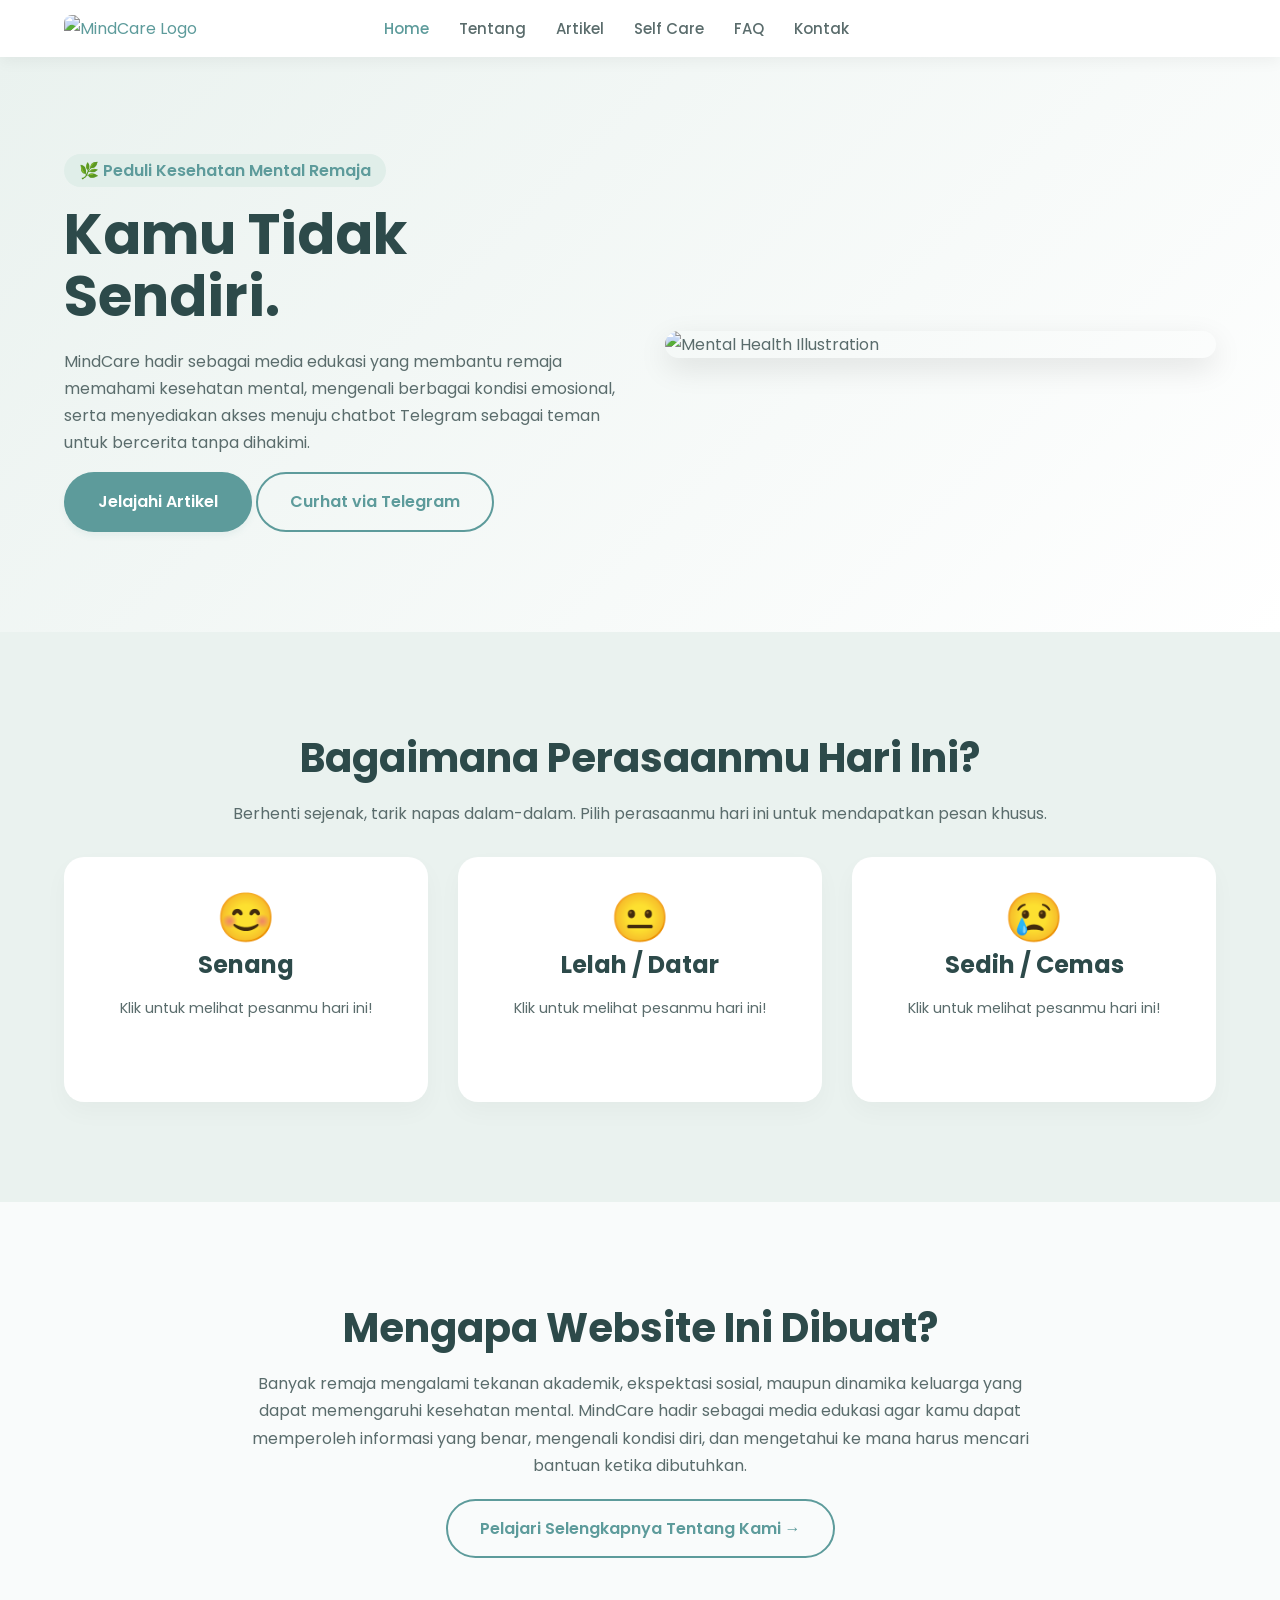
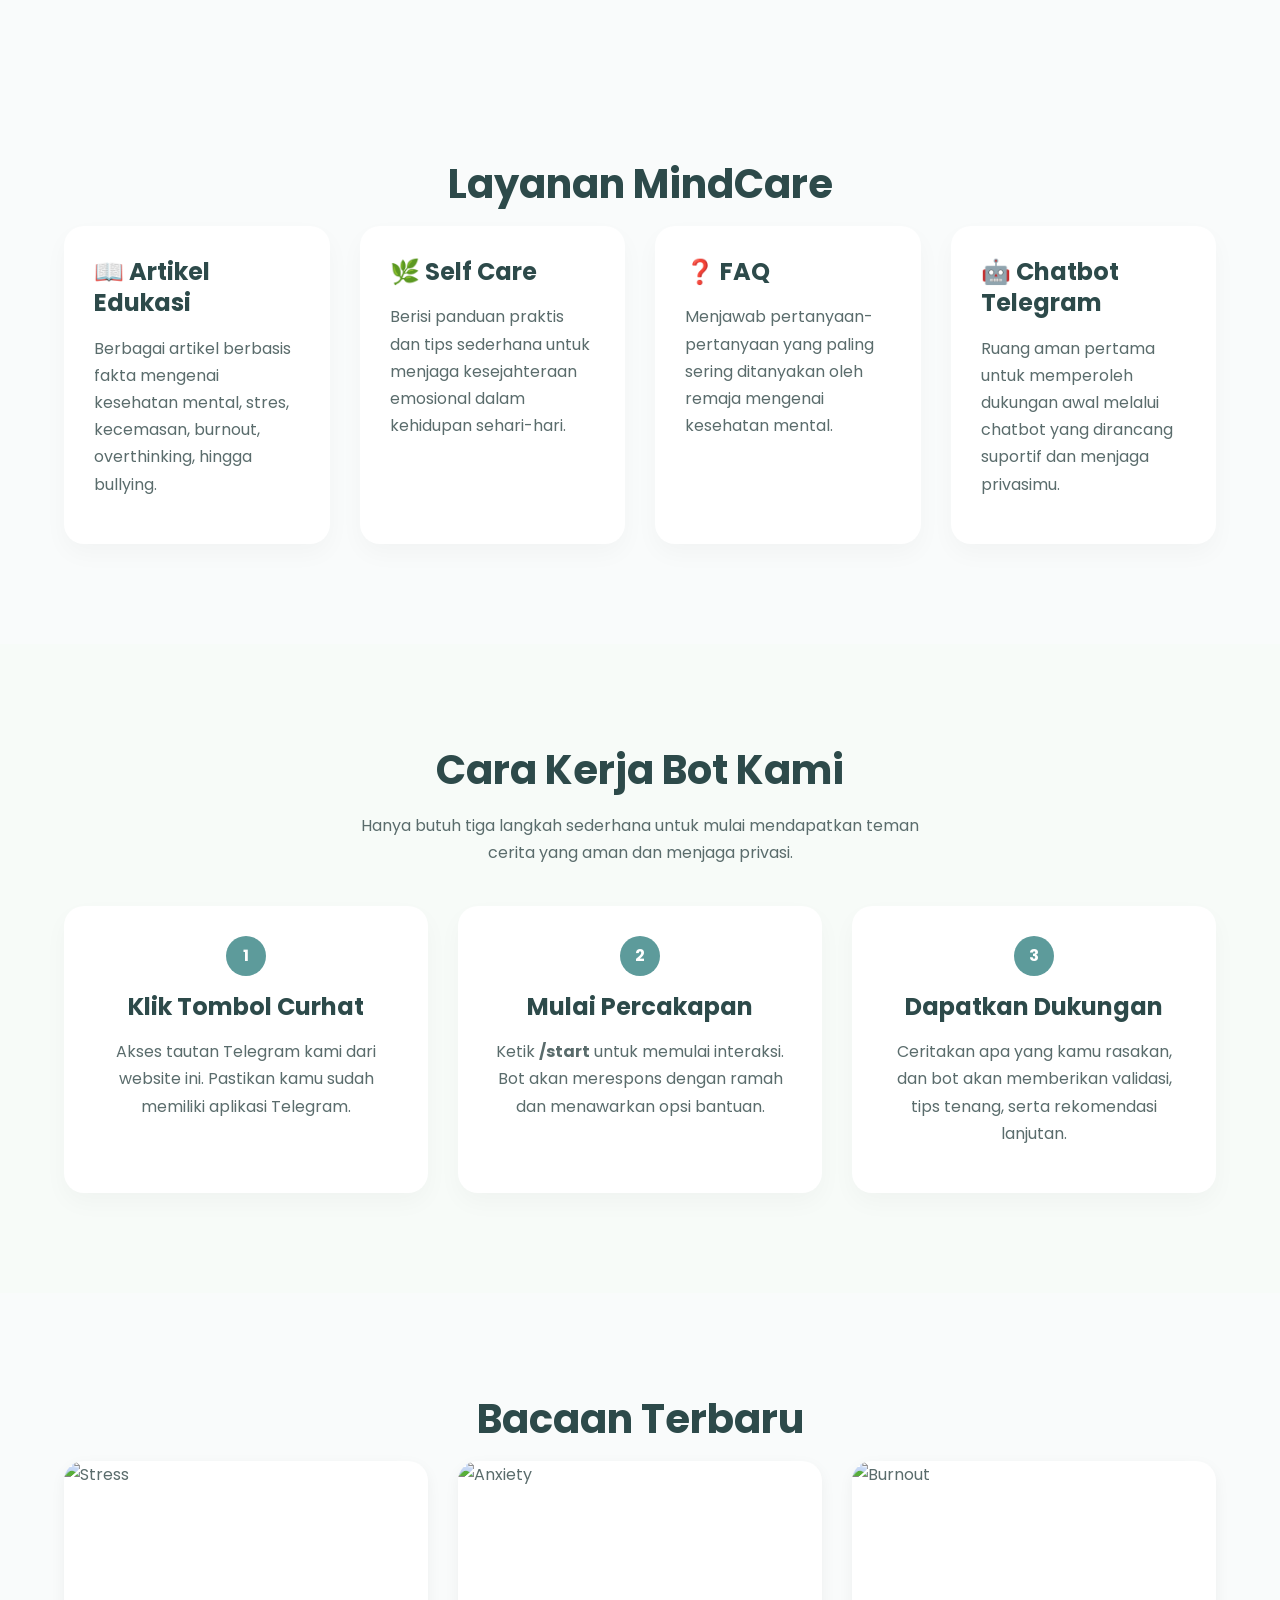
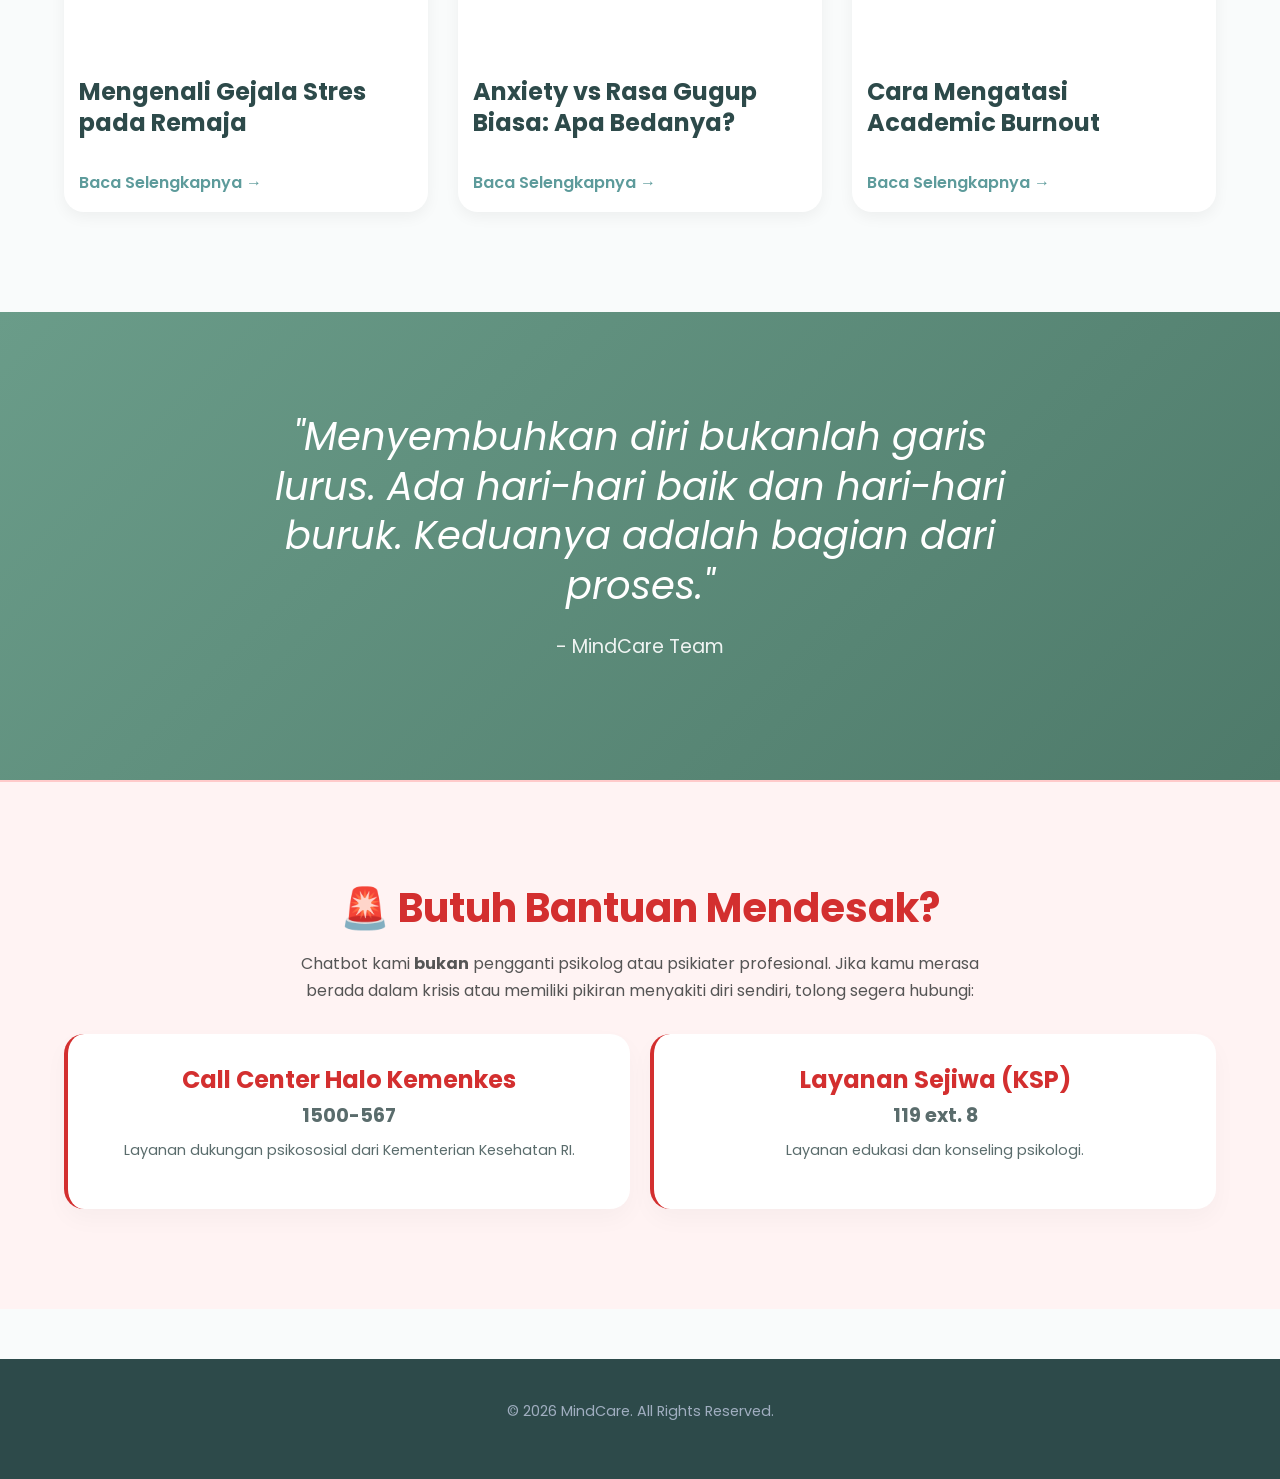
==== index.html @ 36b45f40 "Initial commit" ====
<!DOCTYPE html>
<html lang="id">

<head>
    <!-- ========================================= -->
    <!-- Basic Meta -->
    <!-- ========================================= -->
    <meta charset="UTF-8">
    <meta name="viewport" content="width=device-width, initial-scale=1.0">

    <title>MindCare | Peduli Kesehatan Mental Remaja</title>

    <meta name="description"
        content="MindCare merupakan website edukasi kesehatan mental remaja yang menyediakan artikel, tips self-care, dan akses menuju chatbot Telegram sebagai ruang bercerita.">

    <meta name="keywords"
        content="Kesehatan Mental, Mental Health, Remaja, Self Care, Anxiety, Stress, Burnout, Edukasi">

    <meta name="author" content="MindCare Team">

    <!-- ========================================= -->
    <!-- CSS -->
    <!-- ========================================= -->
    <link rel="stylesheet" href="css/style.css">
    <link rel="stylesheet" href="css/navbar.css">
    <link rel="stylesheet" href="css/footer.css">
    <link rel="stylesheet" href="css/home.css">

    <!-- ========================================= -->
    <!-- Google Fonts -->
    <!-- ========================================= -->
    <link rel="preconnect" href="https://fonts.googleapis.com">
    <link rel="preconnect" href="https://fonts.gstatic.com" crossorigin>
    <link href="https://fonts.googleapis.com/css2?family=Poppins:wght@300;400;500;600;700&display=swap"
        rel="stylesheet">
</head>

<body>

    <!-- ========================================= -->
    <!-- HEADER -->
    <!-- ========================================= -->
    <header>
        <div class="container">
            <div class="logo">
                <a href="index.html">
                    <img src="https://placehold.co/200x50/5d9b9b/white?text=MindCare&font=Montserrat" alt="MindCare Logo" style="border-radius: 8px;">
                </a>
            </div>
            <nav>
                <ul>
                    <li><a href="index.html" class="active">Home</a></li>
                    <li><a href="about.html">Tentang</a></li>
                    <li><a href="articles.html">Artikel</a></li>
                    <li><a href="selfcare.html">Self Care</a></li>
                    <li><a href="faq.html">FAQ</a></li>
                    <li><a href="contact.html">Kontak</a></li>
                </ul>
            </nav>
            <div class="telegram-button">
                <a href="https://t.me/NamaBotKamu" target="_blank">
                    Curhat Sekarang
                </a>
            </div>
        </div>
    </header>

    <!-- ========================================= -->
    <!-- HERO -->
    <!-- ========================================= -->
    <section class="hero">
        <div class="container hero-content">
            <div class="hero-text">
                <span class="badge">🌿 Peduli Kesehatan Mental Remaja</span>
                <h1>Kamu Tidak Sendiri.</h1>
                <p>
                    MindCare hadir sebagai media edukasi yang membantu remaja
                    memahami kesehatan mental, mengenali berbagai kondisi
                    emosional, serta menyediakan akses menuju chatbot Telegram
                    sebagai teman untuk bercerita tanpa dihakimi.
                </p>
                <div class="hero-button">
                    <a href="articles.html" class="btn-primary">Jelajahi Artikel</a>
                    <a href="https://t.me/NamaBotKamu" target="_blank" class="btn-secondary">Curhat via Telegram</a>
                </div>
            </div>
            <div class="hero-image">
                <img src="https://images.unsplash.com/photo-1526498460520-4c246339dccb?ixlib=rb-4.0.3&auto=format&fit=crop&w=800&q=80"
                    alt="Mental Health Illustration" style="border-radius: 20px; box-shadow: 0 10px 30px rgba(0,0,0,0.1);">
            </div>
        </div>
    </section>

    <!-- ========================================= -->
    <!-- DAILY CHECK-IN (INTERAKTIF) -->
    <!-- ========================================= -->
    <section class="daily-checkin" style="background-color: #eaf2ef; text-align: center;">
        <div class="container">
            <h2>Bagaimana Perasaanmu Hari Ini?</h2>
            <p>Berhenti sejenak, tarik napas dalam-dalam. Pilih perasaanmu hari ini untuk mendapatkan pesan khusus.</p>
            
            <div class="mood-cards feature-grid" style="margin-top: 30px;">
                <!-- Kartu Senang -->
                <div class="card" onclick="showQuote('happy', this)" style="text-align: center; cursor: pointer; transition: transform 0.3s; user-select: none;">
                    <h1 style="font-size: 3rem; margin: 0;">😊</h1>
                    <h3>Senang</h3>
                    <p class="quote-text" style="font-size: 0.9rem; transition: opacity 0.3s ease; min-height: 60px;">Klik untuk melihat pesanmu hari ini!</p>
                </div>
                
                <!-- Kartu Lelah/Datar -->
                <div class="card" onclick="showQuote('neutral', this)" style="text-align: center; cursor: pointer; transition: transform 0.3s; user-select: none;">
                    <h1 style="font-size: 3rem; margin: 0;">😐</h1>
                    <h3>Lelah / Datar</h3>
                    <p class="quote-text" style="font-size: 0.9rem; transition: opacity 0.3s ease; min-height: 60px;">Klik untuk melihat pesanmu hari ini!</p>
                </div>
                
                <!-- Kartu Sedih/Cemas -->
                <div class="card" onclick="showQuote('sad', this)" style="text-align: center; cursor: pointer; transition: transform 0.3s; user-select: none;">
                    <h1 style="font-size: 3rem; margin: 0;">😢</h1>
                    <h3>Sedih / Cemas</h3>
                    <p class="quote-text" style="font-size: 0.9rem; transition: opacity 0.3s ease; min-height: 60px;">Klik untuk melihat pesanmu hari ini!</p>
                </div>
            </div>
        </div>
    </section>

    <!-- ========================================= -->
    <!-- ABOUT PREVIEW -->
    <!-- ========================================= -->
    <section class="about-preview">
        <div class="container" style="text-align: center;">
            <h2>Mengapa Website Ini Dibuat?</h2>
            <p style="max-width: 800px; margin: 0 auto 20px;">
                Banyak remaja mengalami tekanan akademik, ekspektasi sosial,
                maupun dinamika keluarga yang dapat memengaruhi kesehatan mental.
                MindCare hadir sebagai media edukasi agar kamu dapat
                memperoleh informasi yang benar, mengenali kondisi diri,
                dan mengetahui ke mana harus mencari bantuan ketika dibutuhkan.
            </p>
            <a href="about.html" class="btn-secondary">
                Pelajari Selengkapnya Tentang Kami →
            </a>
        </div>
    </section>

    <!-- ========================================= -->
    <!-- FEATURE -->
    <!-- ========================================= -->
    <section class="features">
        <div class="container">
            <h2 style="text-align: center;">Layanan MindCare</h2>
            <div class="feature-grid">
                <div class="card">
                    <h3>📖 Artikel Edukasi</h3>
                    <p>Berbagai artikel berbasis fakta mengenai kesehatan mental, stres, kecemasan, burnout, overthinking, hingga bullying.</p>
                </div>
                <div class="card">
                    <h3>🌿 Self Care</h3>
                    <p>Berisi panduan praktis dan tips sederhana untuk menjaga kesejahteraan emosional dalam kehidupan sehari-hari.</p>
                </div>
                <div class="card">
                    <h3>❓ FAQ</h3>
                    <p>Menjawab pertanyaan-pertanyaan yang paling sering ditanyakan oleh remaja mengenai kesehatan mental.</p>
                </div>
                <div class="card">
                    <h3>🤖 Chatbot Telegram</h3>
                    <p>Ruang aman pertama untuk memperoleh dukungan awal melalui chatbot yang dirancang suportif dan menjaga privasimu.</p>
                </div>
            </div>
        </div>
    </section>

    <!-- ========================================= -->
    <!-- HOW IT WORKS -->
    <!-- ========================================= -->
    <section class="how-it-works" style="background-color: #f7fbf8;">
        <div class="container">
            <h2 style="text-align: center;">Cara Kerja Bot Kami</h2>
            <p style="text-align: center; max-width: 600px; margin: 0 auto 40px;">Hanya butuh tiga langkah sederhana untuk mulai mendapatkan teman cerita yang aman dan menjaga privasi.</p>
            
            <div class="feature-grid">
                <div class="card" style="text-align: center;">
                    <div style="background: var(--primary); color: white; width: 40px; height: 40px; line-height: 40px; border-radius: 50%; margin: 0 auto 15px; font-weight: bold;">1</div>
                    <h3>Klik Tombol Curhat</h3>
                    <p>Akses tautan Telegram kami dari website ini. Pastikan kamu sudah memiliki aplikasi Telegram.</p>
                </div>
                <div class="card" style="text-align: center;">
                    <div style="background: var(--primary); color: white; width: 40px; height: 40px; line-height: 40px; border-radius: 50%; margin: 0 auto 15px; font-weight: bold;">2</div>
                    <h3>Mulai Percakapan</h3>
                    <p>Ketik <b>/start</b> untuk memulai interaksi. Bot akan merespons dengan ramah dan menawarkan opsi bantuan.</p>
                </div>
                <div class="card" style="text-align: center;">
                    <div style="background: var(--primary); color: white; width: 40px; height: 40px; line-height: 40px; border-radius: 50%; margin: 0 auto 15px; font-weight: bold;">3</div>
                    <h3>Dapatkan Dukungan</h3>
                    <p>Ceritakan apa yang kamu rasakan, dan bot akan memberikan validasi, tips tenang, serta rekomendasi lanjutan.</p>
                </div>
            </div>
        </div>
    </section>

    <!-- ========================================= -->
    <!-- LATEST ARTICLES -->
    <!-- ========================================= -->
    <section class="latest-article">
        <div class="container">
            <h2 style="text-align: center;">Bacaan Terbaru</h2>
            <div class="article-grid">
                <article>
                    <img src="https://images.unsplash.com/photo-1552695568-1c4b79b90c10?ixlib=rb-4.0.3&auto=format&fit=crop&w=600&q=80" alt="Stress">
                    <h3>Mengenali Gejala Stres pada Remaja</h3>
                    <a href="article/stress.html">Baca Selengkapnya →</a>
                </article>
                <article>
                    <img src="https://images.unsplash.com/photo-1543807535-eceef0bc6599?ixlib=rb-4.0.3&auto=format&fit=crop&w=600&q=80" alt="Anxiety">
                    <h3>Anxiety vs Rasa Gugup Biasa: Apa Bedanya?</h3>
                    <a href="article/anxiety.html">Baca Selengkapnya →</a>
                </article>
                <article>
                    <img src="https://images.unsplash.com/photo-1498843053639-170ff2122f35?ixlib=rb-4.0.3&auto=format&fit=crop&w=600&q=80" alt="Burnout">
                    <h3>Cara Mengatasi Academic Burnout</h3>
                    <a href="article/burnout.html">Baca Selengkapnya →</a>
                </article>
            </div>
        </div>
    </section>

    <!-- ========================================= -->
    <!-- INSPIRATIONAL QUOTE -->
    <!-- ========================================= -->
    <section class="quote-section" style="background: linear-gradient(135deg, #6a9c89, #4e7a6a); color: white; text-align: center;">
        <div class="container">
            <h2 style="color: white; font-size: clamp(1.8rem, 3vw, 2.5rem); font-weight: 400; font-style: italic; max-width: 800px; margin: 0 auto;">
                "Menyembuhkan diri bukanlah garis lurus. Ada hari-hari baik dan hari-hari buruk. Keduanya adalah bagian dari proses."
            </h2>
            <p style="margin-top: 20px; font-size: 1.2rem; opacity: 0.9;">- MindCare Team</p>
        </div>
    </section>

    <!-- ========================================= -->
    <!-- EMERGENCY CONTACTS -->
    <!-- ========================================= -->
    <section class="emergency" style="background-color: #fff3f3; border-top: 2px solid #ffcaca;">
        <div class="container" style="text-align: center;">
            <h2 style="color: #d32f2f;">🚨 Butuh Bantuan Mendesak?</h2>
            <p style="max-width: 700px; margin: 0 auto 30px; color: #555;">
                Chatbot kami <b>bukan</b> pengganti psikolog atau psikiater profesional. Jika kamu merasa berada dalam krisis atau memiliki pikiran menyakiti diri sendiri, tolong segera hubungi:
            </p>
            
            <div class="feature-grid" style="gap: 20px;">
                <div class="card" style="border-left: 4px solid #d32f2f;">
                    <h3 style="color: #d32f2f; margin-bottom: 5px;">Call Center Halo Kemenkes</h3>
                    <p style="font-size: 1.2rem; font-weight: bold; margin-bottom: 5px;">1500-567</p>
                    <p style="font-size: 0.9rem;">Layanan dukungan psikososial dari Kementerian Kesehatan RI.</p>
                </div>
                <div class="card" style="border-left: 4px solid #d32f2f;">
                    <h3 style="color: #d32f2f; margin-bottom: 5px;">Layanan Sejiwa (KSP)</h3>
                    <p style="font-size: 1.2rem; font-weight: bold; margin-bottom: 5px;">119 ext. 8</p>
                    <p style="font-size: 0.9rem;">Layanan edukasi dan konseling psikologi.</p>
                </div>
            </div>
        </div>
    </section>

    <!-- ========================================= -->
    <!-- FOOTER -->
    <!-- ========================================= -->
    <footer>
        <div class="container">
            <p>© 2026 MindCare. All Rights Reserved.</p>
        </div>
    </footer>

    <!-- ========================================= -->
    <!-- JAVASCRIPT UNTUK MOOD CARDS -->
    <!-- ========================================= -->
    <script>
        // Kumpulan Quotes / Pesan Berdasarkan Mood
        const quotes = {
            happy: [
                "Bagus sekali! Bagikan energi positifmu ke orang sekitarmu hari ini. ✨",
                "Yay! Jangan lupa bersyukur untuk hal-hal kecil hari ini. 🌟",
                "Senang mendengarnya! Teruslah bersinar! ☀️",
                "Pertahankan senyummu, dunia butuh energi positifmu hari ini! 🌻",
                "Hari yang indah! Jadikan momen ini sebagai penyemangatmu ke depan. 🚀"
            ],
            neutral: [
                "Tidak apa-apa merasa biasa saja. Berikan dirimu waktu untuk istirahat. 🍃",
                "Ambil napas dalam-dalam. Kamu sudah melakukan yang terbaik sejauh ini. ☁️",
                "Hari yang tenang adalah berkah. Nikmati jeda sejenak. ☕",
                "Jangan paksakan dirimu. Tidak apa-apa untuk sekadar mengalir hari ini. 🌊",
                "Fokus pada masa sekarang. Sesekali hidup tanpa ekspektasi tinggi itu menenangkan. 🌱"
            ],
            sad: [
                "Perasaanmu valid. Menangislah jika itu membuatmu lebih lega. 🫂",
                "Kamu tidak sendirian. Badai pasti berlalu, pelan-pelan saja. 🌧️",
                "Terima kasih sudah bertahan sejauh ini. Kamu jauh lebih kuat dari yang kamu kira. ❤️",
                "Hari yang berat bukan berarti kehidupan yang buruk. Peluk hangat untukmu. 🩹",
                "Jangan terlalu keras pada dirimu sendiri. Istirahatlah, besok kita coba lagi ya. 🌙"
            ]
        };

        // Fungsi yang dipanggil saat kartu diklik
        function showQuote(mood, element) {
            // Ambil array pesan sesuai mood
            const moodQuotes = quotes[mood];
            
            // Pilih pesan acak dari array tersebut
            const randomIndex = Math.floor(Math.random() * moodQuotes.length);
            const randomQuote = moodQuotes[randomIndex];

            // Cari elemen <p> dengan class 'quote-text' di dalam kartu yang diklik
            const pElement = element.querySelector('.quote-text');
            
            // Efek transisi halus (hilang sebentar, lalu muncul teks baru)
            pElement.style.opacity = 0;
            
            setTimeout(() => {
                pElement.innerText = randomQuote;
                pElement.style.opacity = 1;
                pElement.style.color = "var(--primary)"; // Mengubah warna teks agar lebih menonjol
                pElement.style.fontWeight = "600";
            }, 300); // 300ms sesuai dengan waktu transisi CSS
        }
    </script>

    <!-- Skrip Tambahan -->
    <script src="js/main.js"></script>
    <script src="js/navbar.js"></script>
    <script src="js/telegram.js"></script>

</body>

</html>
---- css/style.css ----
/* ========================================= */
/* 1. VARIABLES & THEME (Palet Warna Keren)  */
/* ========================================= */
:root {
    --primary: #5d9b9b;           /* Teal Lembut (Warna Utama) */
    --primary-hover: #4a7d7d;     /* Teal Gelap (Untuk Hover) */
    --secondary: #eef5f5;         /* Latar belakang aksen */
    --text-dark: #2d4a4a;         /* Hijau Hutan Gelap (Untuk Heading) */
    --text-light: #5a6c6c;        /* Abu-abu Kehijauan (Untuk Paragraf) */
    --bg-main: #f9fbfb;           /* Warna Latar Sangat Lembut */
    --white: #ffffff;
    
    --shadow-sm: 0 4px 6px rgba(93, 155, 155, 0.08);
    --shadow-md: 0 10px 20px rgba(93, 155, 155, 0.15);
    --transition: all 0.3s cubic-bezier(0.25, 0.8, 0.25, 1);
}

/* ========================================= */
/* 2. BASE STYLES & RESET                    */
/* ========================================= */
html {
    scroll-behavior: smooth; /* Bikin scroll antar section jadi mulus */
}

* {
    margin: 0;
    padding: 0;
    box-sizing: border-box;
}

body {
    font-family: 'Poppins', sans-serif;
    line-height: 1.7;
    color: var(--text-light);
    background-color: var(--bg-main);
    overflow-x: hidden; /* Mencegah horizontal scroll yang bocor */
}

a {
    text-decoration: none;
    color: var(--primary);
    transition: var(--transition);
}

ul {
    list-style: none;
}

.container {
    width: 100%;
    max-width: 1200px;
    margin: 0 auto;
    padding: 0 24px;
}

/* ========================================= */
/* 3. TYPOGRAPHY (Fluid & Terbaca)           */
/* ========================================= */
h1, h2, h3, h4, h5, h6 {
    color: var(--text-dark);
    font-weight: 700;
    margin-bottom: 1rem;
    line-height: 1.3;
}

/* Menggunakan 'clamp' agar ukuran font responsif otomatis dari HP ke Desktop */
h1 { font-size: clamp(2.5rem, 5vw, 4rem); }
h2 { font-size: clamp(2rem, 4vw, 2.5rem); text-align: center; }
h3 { font-size: clamp(1.25rem, 2.5vw, 1.5rem); }

p {
    margin-bottom: 1rem;
    font-size: 1rem;
}

/* ========================================= */
/* 4. BUTTONS (Modern Pill-Shape)            */
/* ========================================= */
.btn-primary, .btn-secondary {
    display: inline-flex;
    align-items: center;
    justify-content: center;
    padding: 14px 32px;
    border-radius: 50px; /* Bentuk oval/pill lebih modern dari kotak */
    font-weight: 600;
    font-size: 1rem;
    cursor: pointer;
    transition: var(--transition);
    text-align: center;
    border: 2px solid transparent;
}

.btn-primary {
    background-color: var(--primary);
    color: var(--white);
    box-shadow: var(--shadow-sm);
}

.btn-primary:hover {
    background-color: var(--primary-hover);
    box-shadow: var(--shadow-md);
    transform: translateY(-3px); /* Efek tombol melayang saat di-hover */
}

.btn-secondary {
    background-color: transparent;
    border-color: var(--primary);
    color: var(--primary);
}

.btn-secondary:hover {
    background-color: var(--primary);
    color: var(--white);
    box-shadow: var(--shadow-md);
    transform: translateY(-3px);
}

/* ========================================= */
/* 5. SECTIONS & MEDIA                       */
/* ========================================= */
section {
    padding: 100px 0; /* Padding lebih besar agar desain bisa 'bernapas' */
}

img {
    max-width: 100%;
    height: auto;
    display: block; /* Menghilangkan gap di bawah gambar */
    border-radius: 12px; /* Membuat sudut gambar sedikit melengkung */
}

/* ========================================= */
/* 6. UTILITIES (Animasi Tambahan)           */
/* ========================================= */
.fade-in {
    animation: fadeIn 0.8s cubic-bezier(0.25, 0.8, 0.25, 1) forwards;
}

@keyframes fadeIn {
    from {
        opacity: 0;
        transform: translateY(30px);
    }
    to {
        opacity: 1;
        transform: translateY(0);
    }
}
---- css/navbar.css ----
header {
    background: var(--white);
    padding: 15px 0;
    position: sticky;
    top: 0;
    z-index: 1000;
    box-shadow: 0 4px 15px rgba(0,0,0,0.05);
}

header .container { 
    display: flex; 
    justify-content: space-between; 
    align-items: center; 
}

header nav ul { 
    display: flex; 
    gap: 30px; 
}

header nav ul li a { 
    color: var(--text-main); 
    font-weight: 500; 
    font-size: 15px; 
}

header nav ul li a.active, 
header nav ul li a:hover { 
    color: var(--primary); 
}

.telegram-button a {
    background-color: var(--text-main);
    color: var(--white);
    padding: 10px 20px;
    border-radius: 50px;
    font-weight: 600;
    transition: 0.3s;
}

.telegram-button a:hover { 
    background-color: var(--primary); 
}
---- css/footer.css ----
footer {
    background: #2d4a4a;
    color: #a0aec0;
    text-align: center;
    padding: 40px 0;
    margin-top: 50px;
}

footer p { font-size: 0.9rem; }
---- css/home.css ----
.hero { 
    background: linear-gradient(135deg, #eaf2ef, #ffffff); 
    padding: 100px 0; 
}

.hero-content { 
    display: flex; 
    align-items: center; 
    gap: 50px; 
}

.hero-text { flex: 1; }
.hero-image { flex: 1; }

.badge { 
    color: var(--primary); 
    font-weight: 600; 
    background: #e0eee9; 
    padding: 5px 15px; 
    border-radius: 20px; 
}

.hero h1 { 
    font-size: 3.5rem; 
    line-height: 1.1; 
    margin: 20px 0; 
}

/* Mengatur kotak Fitur agar menyamping */
.feature-grid { 
    display: grid; 
    grid-template-columns: repeat(auto-fit, minmax(250px, 1fr)); 
    gap: 30px; 
}

.card { 
    background: var(--white); 
    padding: 30px; 
    border-radius: 20px; 
    box-shadow: 0 10px 25px rgba(0,0,0,0.03); 
    transition: 0.3s; 
}

.card:hover { transform: translateY(-10px); }

/* Mengatur kotak Artikel agar menyamping */
.article-grid { 
    display: grid; 
    grid-template-columns: repeat(auto-fit, minmax(300px, 1fr)); 
    gap: 30px; 
}

.article-grid article { 
    background: white; 
    border-radius: 20px; 
    overflow: hidden; 
    box-shadow: 0 5px 15px rgba(0,0,0,0.05); 
}

.article-grid img { 
    width: 100%; 
    height: 200px; 
    object-fit: cover; 
}

.article-grid h3 { padding: 15px 15px 0; }

.article-grid a { 
    padding: 15px; 
    display: block; 
    color: var(--primary); 
    font-weight: 600; 
}
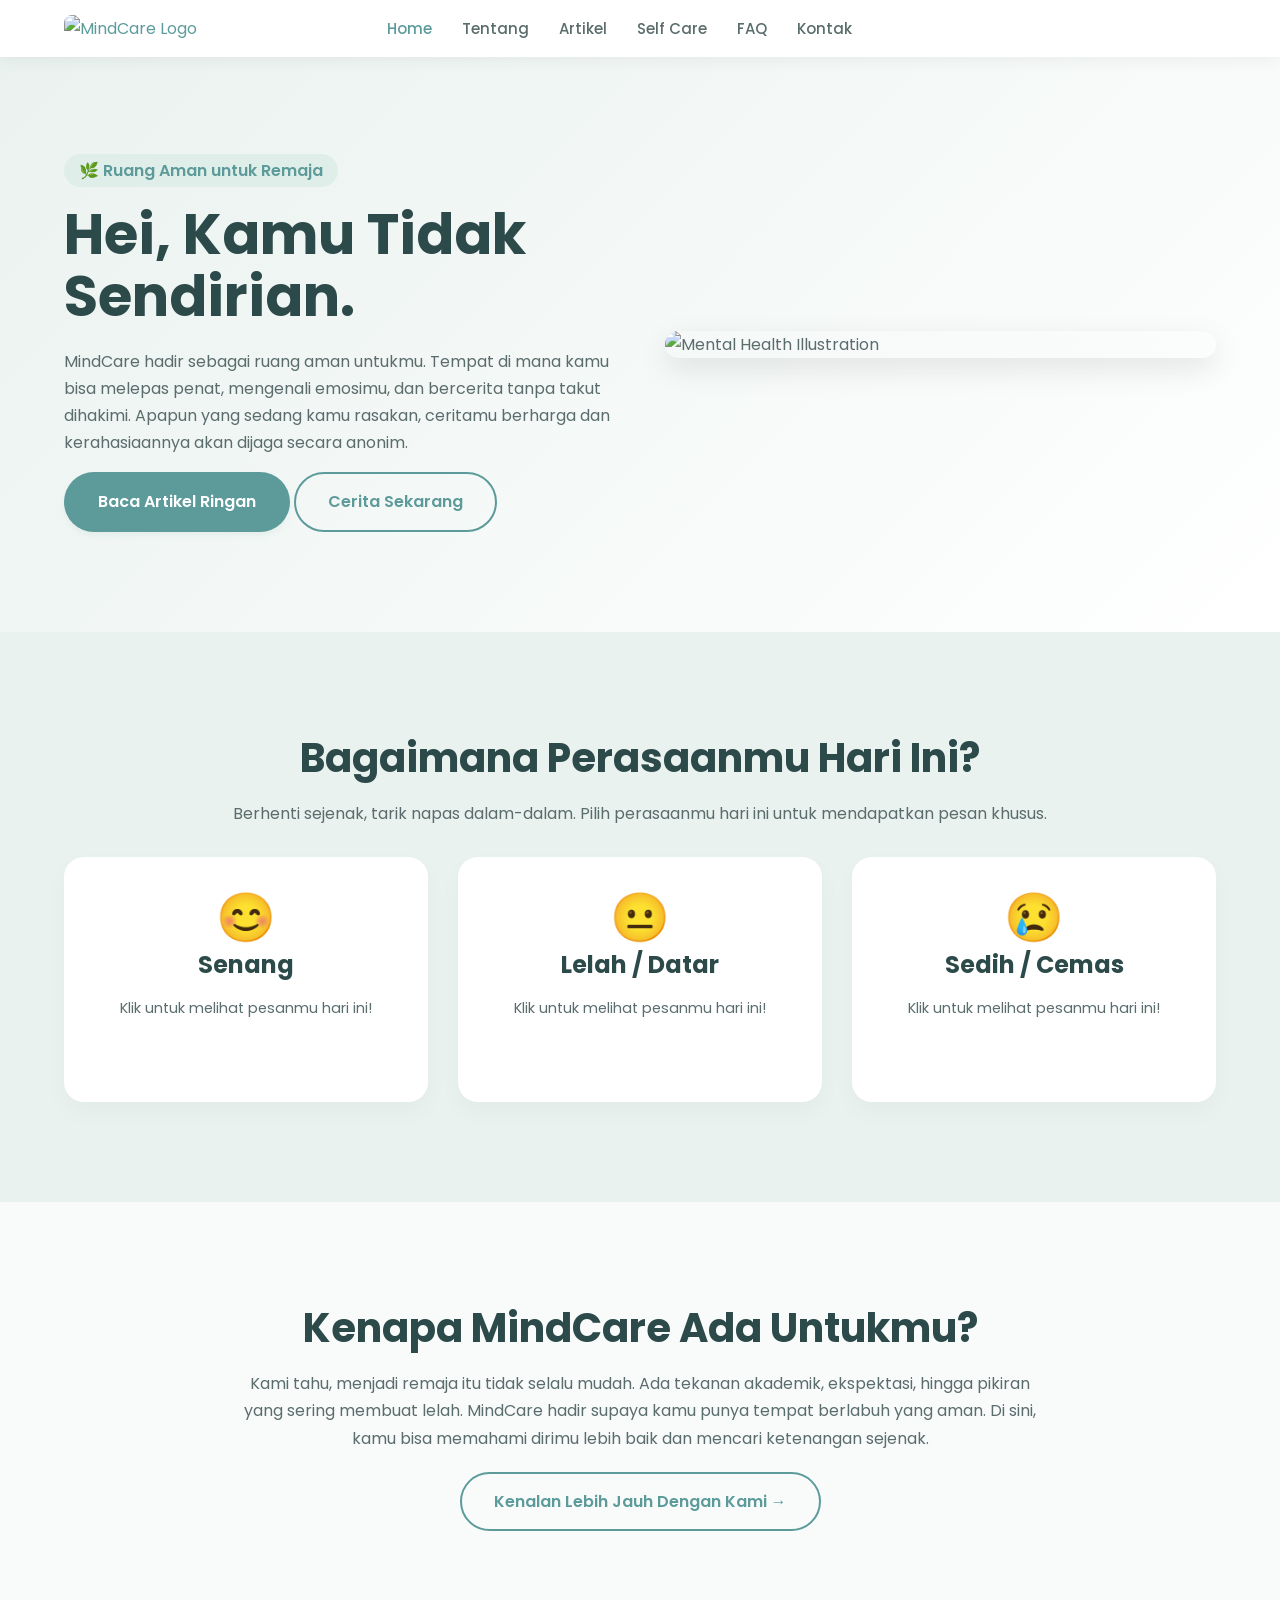
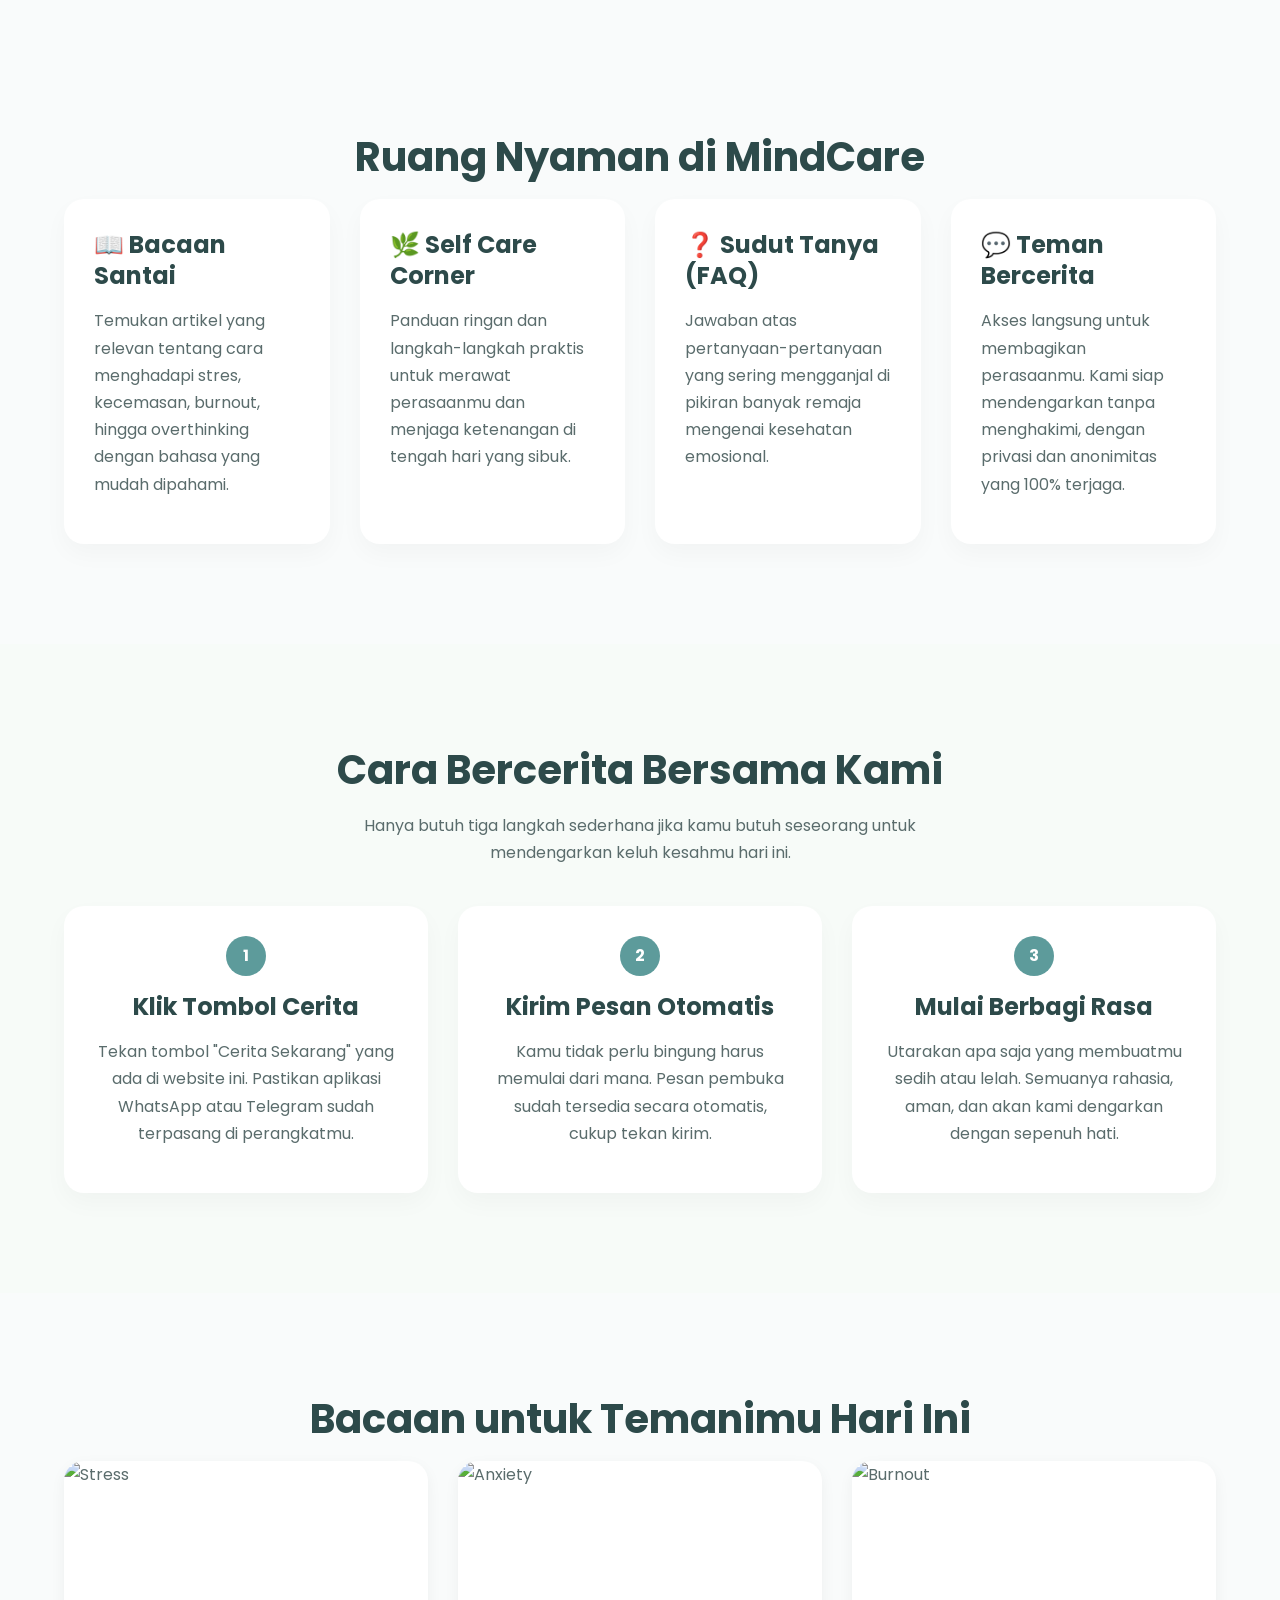
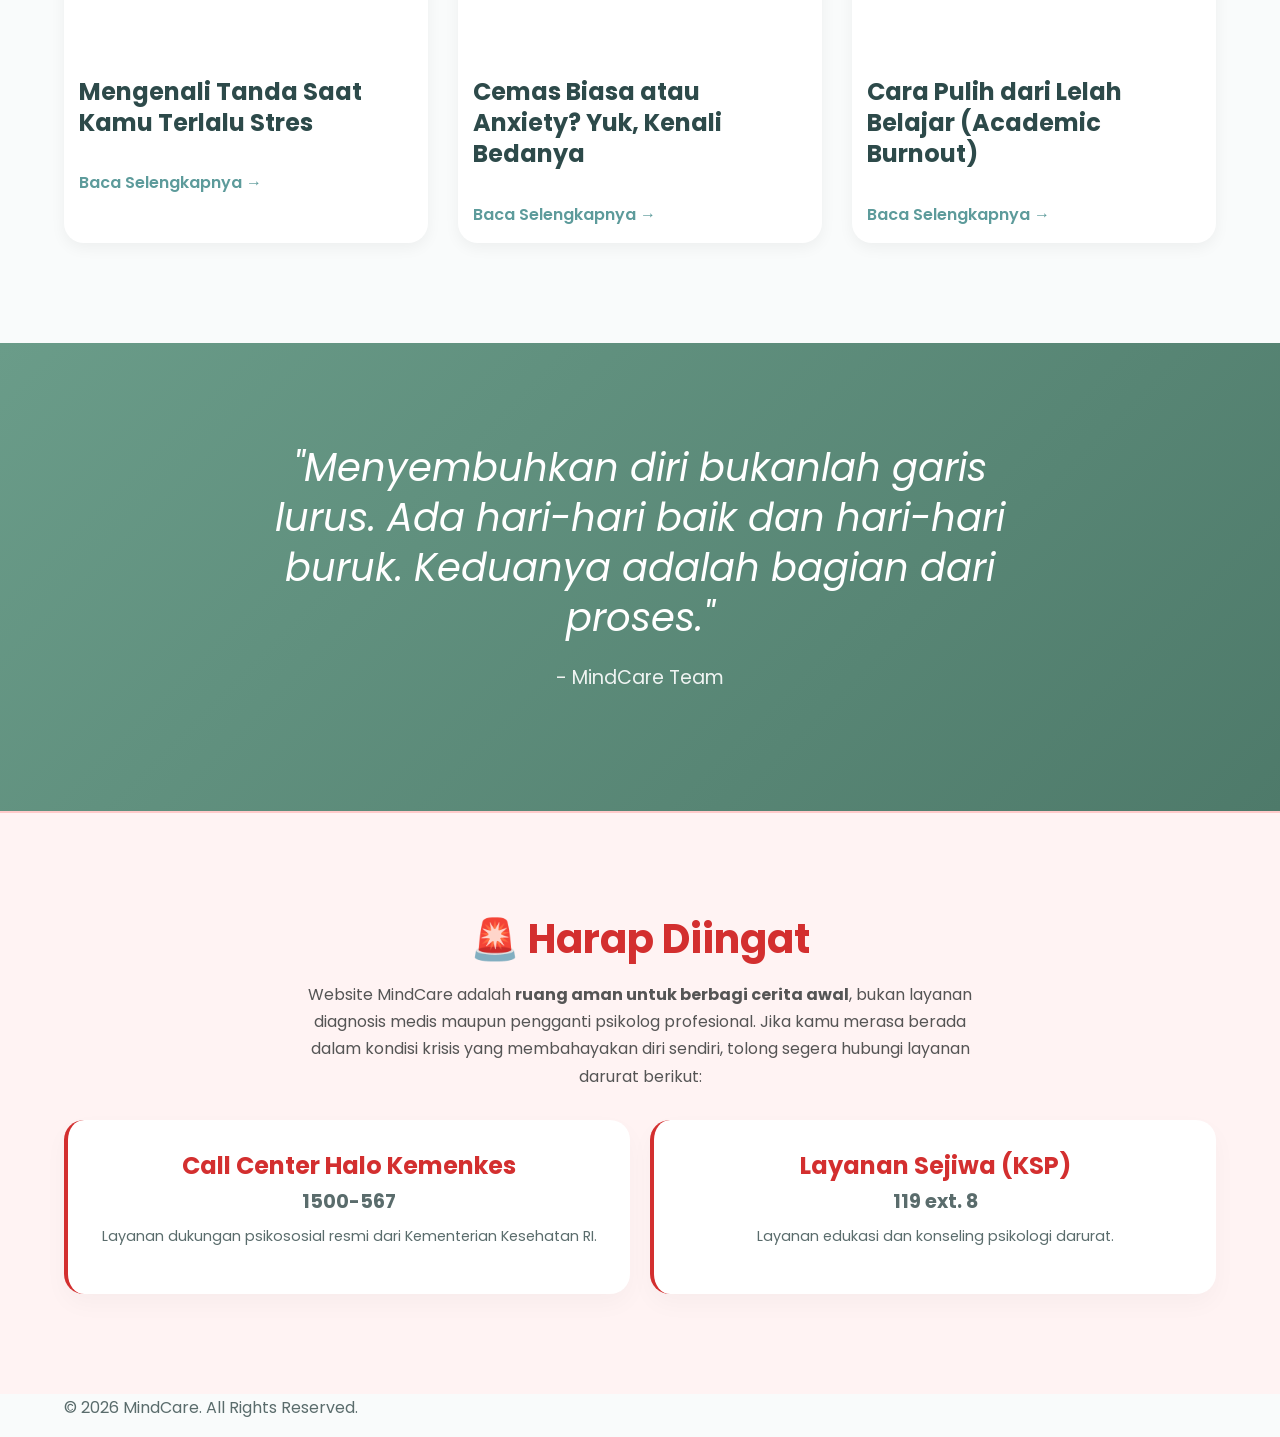
==== commit e0b30917: "Update website mental health" ====
--- a/index.html
+++ b/index.html
@@ -8,13 +8,13 @@
     <meta charset="UTF-8">
     <meta name="viewport" content="width=device-width, initial-scale=1.0">
 
-    <title>MindCare | Peduli Kesehatan Mental Remaja</title>
+    <title>MindCare | Ruang Aman Kesehatan Mental Remaja</title>
 
     <meta name="description"
-        content="MindCare merupakan website edukasi kesehatan mental remaja yang menyediakan artikel, tips self-care, dan akses menuju chatbot Telegram sebagai ruang bercerita.">
+        content="MindCare merupakan ruang aman bagi remaja untuk memahami kesehatan mental, mencari tips self-care, dan bercerita secara anonim.">
 
     <meta name="keywords"
-        content="Kesehatan Mental, Mental Health, Remaja, Self Care, Anxiety, Stress, Burnout, Edukasi">
+        content="Kesehatan Mental, Mental Health, Remaja, Self Care, Anxiety, Stress, Burnout, Edukasi, Ruang Aman">
 
     <meta name="author" content="MindCare Team">
 
@@ -58,8 +58,9 @@
                 </ul>
             </nav>
             <div class="telegram-button">
-                <a href="https://t.me/NamaBotKamu" target="_blank">
-                    Curhat Sekarang
+                <!-- Ganti 628XXXXXXXXXX dengan nomor WhatsApp tujuan -->
+                <a href="https://wa.me/628XXXXXXXXXX?text=Halo,%20saya%20ingin%20bercerita%20mengenai%20apa%20yang%20sedang%20saya%20rasakan." target="_blank">
+                    Cerita Sekarang
                 </a>
             </div>
         </div>
@@ -71,17 +72,15 @@
     <section class="hero">
         <div class="container hero-content">
             <div class="hero-text">
-                <span class="badge">🌿 Peduli Kesehatan Mental Remaja</span>
-                <h1>Kamu Tidak Sendiri.</h1>
+                <span class="badge">🌿 Ruang Aman untuk Remaja</span>
+                <h1>Hei, Kamu Tidak Sendirian.</h1>
                 <p>
-                    MindCare hadir sebagai media edukasi yang membantu remaja
-                    memahami kesehatan mental, mengenali berbagai kondisi
-                    emosional, serta menyediakan akses menuju chatbot Telegram
-                    sebagai teman untuk bercerita tanpa dihakimi.
+                    MindCare hadir sebagai ruang aman untukmu. Tempat di mana kamu bisa melepas penat, mengenali emosimu, dan bercerita tanpa takut dihakimi. Apapun yang sedang kamu rasakan, ceritamu berharga dan kerahasiaannya akan dijaga secara anonim.
                 </p>
                 <div class="hero-button">
-                    <a href="articles.html" class="btn-primary">Jelajahi Artikel</a>
-                    <a href="https://t.me/NamaBotKamu" target="_blank" class="btn-secondary">Curhat via Telegram</a>
+                    <a href="articles.html" class="btn-primary">Baca Artikel Ringan</a>
+                    <!-- Ganti 628XXXXXXXXXX dengan nomor WhatsApp tujuan -->
+                    <a href="https://wa.me/628XXXXXXXXXX?text=Halo,%20saya%20ingin%20bercerita%20mengenai%20apa%20yang%20sedang%20saya%20rasakan." target="_blank" class="btn-secondary">Cerita Sekarang</a>
                 </div>
             </div>
             <div class="hero-image">
@@ -129,16 +128,12 @@
     <!-- ========================================= -->
     <section class="about-preview">
         <div class="container" style="text-align: center;">
-            <h2>Mengapa Website Ini Dibuat?</h2>
+            <h2>Kenapa MindCare Ada Untukmu?</h2>
             <p style="max-width: 800px; margin: 0 auto 20px;">
-                Banyak remaja mengalami tekanan akademik, ekspektasi sosial,
-                maupun dinamika keluarga yang dapat memengaruhi kesehatan mental.
-                MindCare hadir sebagai media edukasi agar kamu dapat
-                memperoleh informasi yang benar, mengenali kondisi diri,
-                dan mengetahui ke mana harus mencari bantuan ketika dibutuhkan.
+                Kami tahu, menjadi remaja itu tidak selalu mudah. Ada tekanan akademik, ekspektasi, hingga pikiran yang sering membuat lelah. MindCare hadir supaya kamu punya tempat berlabuh yang aman. Di sini, kamu bisa memahami dirimu lebih baik dan mencari ketenangan sejenak.
             </p>
             <a href="about.html" class="btn-secondary">
-                Pelajari Selengkapnya Tentang Kami →
+                Kenalan Lebih Jauh Dengan Kami →
             </a>
         </div>
     </section>
@@ -148,23 +143,23 @@
     <!-- ========================================= -->
     <section class="features">
         <div class="container">
-            <h2 style="text-align: center;">Layanan MindCare</h2>
+            <h2 style="text-align: center;">Ruang Nyaman di MindCare</h2>
             <div class="feature-grid">
                 <div class="card">
-                    <h3>📖 Artikel Edukasi</h3>
-                    <p>Berbagai artikel berbasis fakta mengenai kesehatan mental, stres, kecemasan, burnout, overthinking, hingga bullying.</p>
+                    <h3>📖 Bacaan Santai</h3>
+                    <p>Temukan artikel yang relevan tentang cara menghadapi stres, kecemasan, burnout, hingga overthinking dengan bahasa yang mudah dipahami.</p>
                 </div>
                 <div class="card">
-                    <h3>🌿 Self Care</h3>
-                    <p>Berisi panduan praktis dan tips sederhana untuk menjaga kesejahteraan emosional dalam kehidupan sehari-hari.</p>
+                    <h3>🌿 Self Care Corner</h3>
+                    <p>Panduan ringan dan langkah-langkah praktis untuk merawat perasaanmu dan menjaga ketenangan di tengah hari yang sibuk.</p>
                 </div>
                 <div class="card">
-                    <h3>❓ FAQ</h3>
-                    <p>Menjawab pertanyaan-pertanyaan yang paling sering ditanyakan oleh remaja mengenai kesehatan mental.</p>
+                    <h3>❓ Sudut Tanya (FAQ)</h3>
+                    <p>Jawaban atas pertanyaan-pertanyaan yang sering mengganjal di pikiran banyak remaja mengenai kesehatan emosional.</p>
                 </div>
                 <div class="card">
-                    <h3>🤖 Chatbot Telegram</h3>
-                    <p>Ruang aman pertama untuk memperoleh dukungan awal melalui chatbot yang dirancang suportif dan menjaga privasimu.</p>
+                    <h3>💬 Teman Bercerita</h3>
+                    <p>Akses langsung untuk membagikan perasaanmu. Kami siap mendengarkan tanpa menghakimi, dengan privasi dan anonimitas yang 100% terjaga.</p>
                 </div>
             </div>
         </div>
@@ -175,24 +170,24 @@
     <!-- ========================================= -->
     <section class="how-it-works" style="background-color: #f7fbf8;">
         <div class="container">
-            <h2 style="text-align: center;">Cara Kerja Bot Kami</h2>
-            <p style="text-align: center; max-width: 600px; margin: 0 auto 40px;">Hanya butuh tiga langkah sederhana untuk mulai mendapatkan teman cerita yang aman dan menjaga privasi.</p>
+            <h2 style="text-align: center;">Cara Bercerita Bersama Kami</h2>
+            <p style="text-align: center; max-width: 600px; margin: 0 auto 40px;">Hanya butuh tiga langkah sederhana jika kamu butuh seseorang untuk mendengarkan keluh kesahmu hari ini.</p>
             
             <div class="feature-grid">
                 <div class="card" style="text-align: center;">
                     <div style="background: var(--primary); color: white; width: 40px; height: 40px; line-height: 40px; border-radius: 50%; margin: 0 auto 15px; font-weight: bold;">1</div>
-                    <h3>Klik Tombol Curhat</h3>
-                    <p>Akses tautan Telegram kami dari website ini. Pastikan kamu sudah memiliki aplikasi Telegram.</p>
+                    <h3>Klik Tombol Cerita</h3>
+                    <p>Tekan tombol "Cerita Sekarang" yang ada di website ini. Pastikan aplikasi WhatsApp atau Telegram sudah terpasang di perangkatmu.</p>
                 </div>
                 <div class="card" style="text-align: center;">
                     <div style="background: var(--primary); color: white; width: 40px; height: 40px; line-height: 40px; border-radius: 50%; margin: 0 auto 15px; font-weight: bold;">2</div>
-                    <h3>Mulai Percakapan</h3>
-                    <p>Ketik <b>/start</b> untuk memulai interaksi. Bot akan merespons dengan ramah dan menawarkan opsi bantuan.</p>
+                    <h3>Kirim Pesan Otomatis</h3>
+                    <p>Kamu tidak perlu bingung harus memulai dari mana. Pesan pembuka sudah tersedia secara otomatis, cukup tekan kirim.</p>
                 </div>
                 <div class="card" style="text-align: center;">
                     <div style="background: var(--primary); color: white; width: 40px; height: 40px; line-height: 40px; border-radius: 50%; margin: 0 auto 15px; font-weight: bold;">3</div>
-                    <h3>Dapatkan Dukungan</h3>
-                    <p>Ceritakan apa yang kamu rasakan, dan bot akan memberikan validasi, tips tenang, serta rekomendasi lanjutan.</p>
+                    <h3>Mulai Berbagi Rasa</h3>
+                    <p>Utarakan apa saja yang membuatmu sedih atau lelah. Semuanya rahasia, aman, dan akan kami dengarkan dengan sepenuh hati.</p>
                 </div>
             </div>
         </div>
@@ -203,21 +198,21 @@
     <!-- ========================================= -->
     <section class="latest-article">
         <div class="container">
-            <h2 style="text-align: center;">Bacaan Terbaru</h2>
+            <h2 style="text-align: center;">Bacaan untuk Temanimu Hari Ini</h2>
             <div class="article-grid">
                 <article>
                     <img src="https://images.unsplash.com/photo-1552695568-1c4b79b90c10?ixlib=rb-4.0.3&auto=format&fit=crop&w=600&q=80" alt="Stress">
-                    <h3>Mengenali Gejala Stres pada Remaja</h3>
+                    <h3>Mengenali Tanda Saat Kamu Terlalu Stres</h3>
                     <a href="article/stress.html">Baca Selengkapnya →</a>
                 </article>
                 <article>
                     <img src="https://images.unsplash.com/photo-1543807535-eceef0bc6599?ixlib=rb-4.0.3&auto=format&fit=crop&w=600&q=80" alt="Anxiety">
-                    <h3>Anxiety vs Rasa Gugup Biasa: Apa Bedanya?</h3>
+                    <h3>Cemas Biasa atau Anxiety? Yuk, Kenali Bedanya</h3>
                     <a href="article/anxiety.html">Baca Selengkapnya →</a>
                 </article>
                 <article>
                     <img src="https://images.unsplash.com/photo-1498843053639-170ff2122f35?ixlib=rb-4.0.3&auto=format&fit=crop&w=600&q=80" alt="Burnout">
-                    <h3>Cara Mengatasi Academic Burnout</h3>
+                    <h3>Cara Pulih dari Lelah Belajar (Academic Burnout)</h3>
                     <a href="article/burnout.html">Baca Selengkapnya →</a>
                 </article>
             </div>
@@ -241,21 +236,21 @@
     <!-- ========================================= -->
     <section class="emergency" style="background-color: #fff3f3; border-top: 2px solid #ffcaca;">
         <div class="container" style="text-align: center;">
-            <h2 style="color: #d32f2f;">🚨 Butuh Bantuan Mendesak?</h2>
+            <h2 style="color: #d32f2f;">🚨 Harap Diingat</h2>
             <p style="max-width: 700px; margin: 0 auto 30px; color: #555;">
-                Chatbot kami <b>bukan</b> pengganti psikolog atau psikiater profesional. Jika kamu merasa berada dalam krisis atau memiliki pikiran menyakiti diri sendiri, tolong segera hubungi:
+                Website MindCare adalah <b>ruang aman untuk berbagi cerita awal</b>, bukan layanan diagnosis medis maupun pengganti psikolog profesional. Jika kamu merasa berada dalam kondisi krisis yang membahayakan diri sendiri, tolong segera hubungi layanan darurat berikut:
             </p>
             
             <div class="feature-grid" style="gap: 20px;">
                 <div class="card" style="border-left: 4px solid #d32f2f;">
                     <h3 style="color: #d32f2f; margin-bottom: 5px;">Call Center Halo Kemenkes</h3>
                     <p style="font-size: 1.2rem; font-weight: bold; margin-bottom: 5px;">1500-567</p>
-                    <p style="font-size: 0.9rem;">Layanan dukungan psikososial dari Kementerian Kesehatan RI.</p>
+                    <p style="font-size: 0.9rem;">Layanan dukungan psikososial resmi dari Kementerian Kesehatan RI.</p>
                 </div>
                 <div class="card" style="border-left: 4px solid #d32f2f;">
                     <h3 style="color: #d32f2f; margin-bottom: 5px;">Layanan Sejiwa (KSP)</h3>
                     <p style="font-size: 1.2rem; font-weight: bold; margin-bottom: 5px;">119 ext. 8</p>
-                    <p style="font-size: 0.9rem;">Layanan edukasi dan konseling psikologi.</p>
+                    <p style="font-size: 0.9rem;">Layanan edukasi dan konseling psikologi darurat.</p>
                 </div>
             </div>
         </div>
@@ -264,12 +259,11 @@
     <!-- ========================================= -->
     <!-- FOOTER -->
     <!-- ========================================= -->
-    <footer>
+<footer>
         <div class="container">
             <p>© 2026 MindCare. All Rights Reserved.</p>
         </div>
     </footer>
-
     <!-- ========================================= -->
     <!-- JAVASCRIPT UNTUK MOOD CARDS -->
     <!-- ========================================= -->
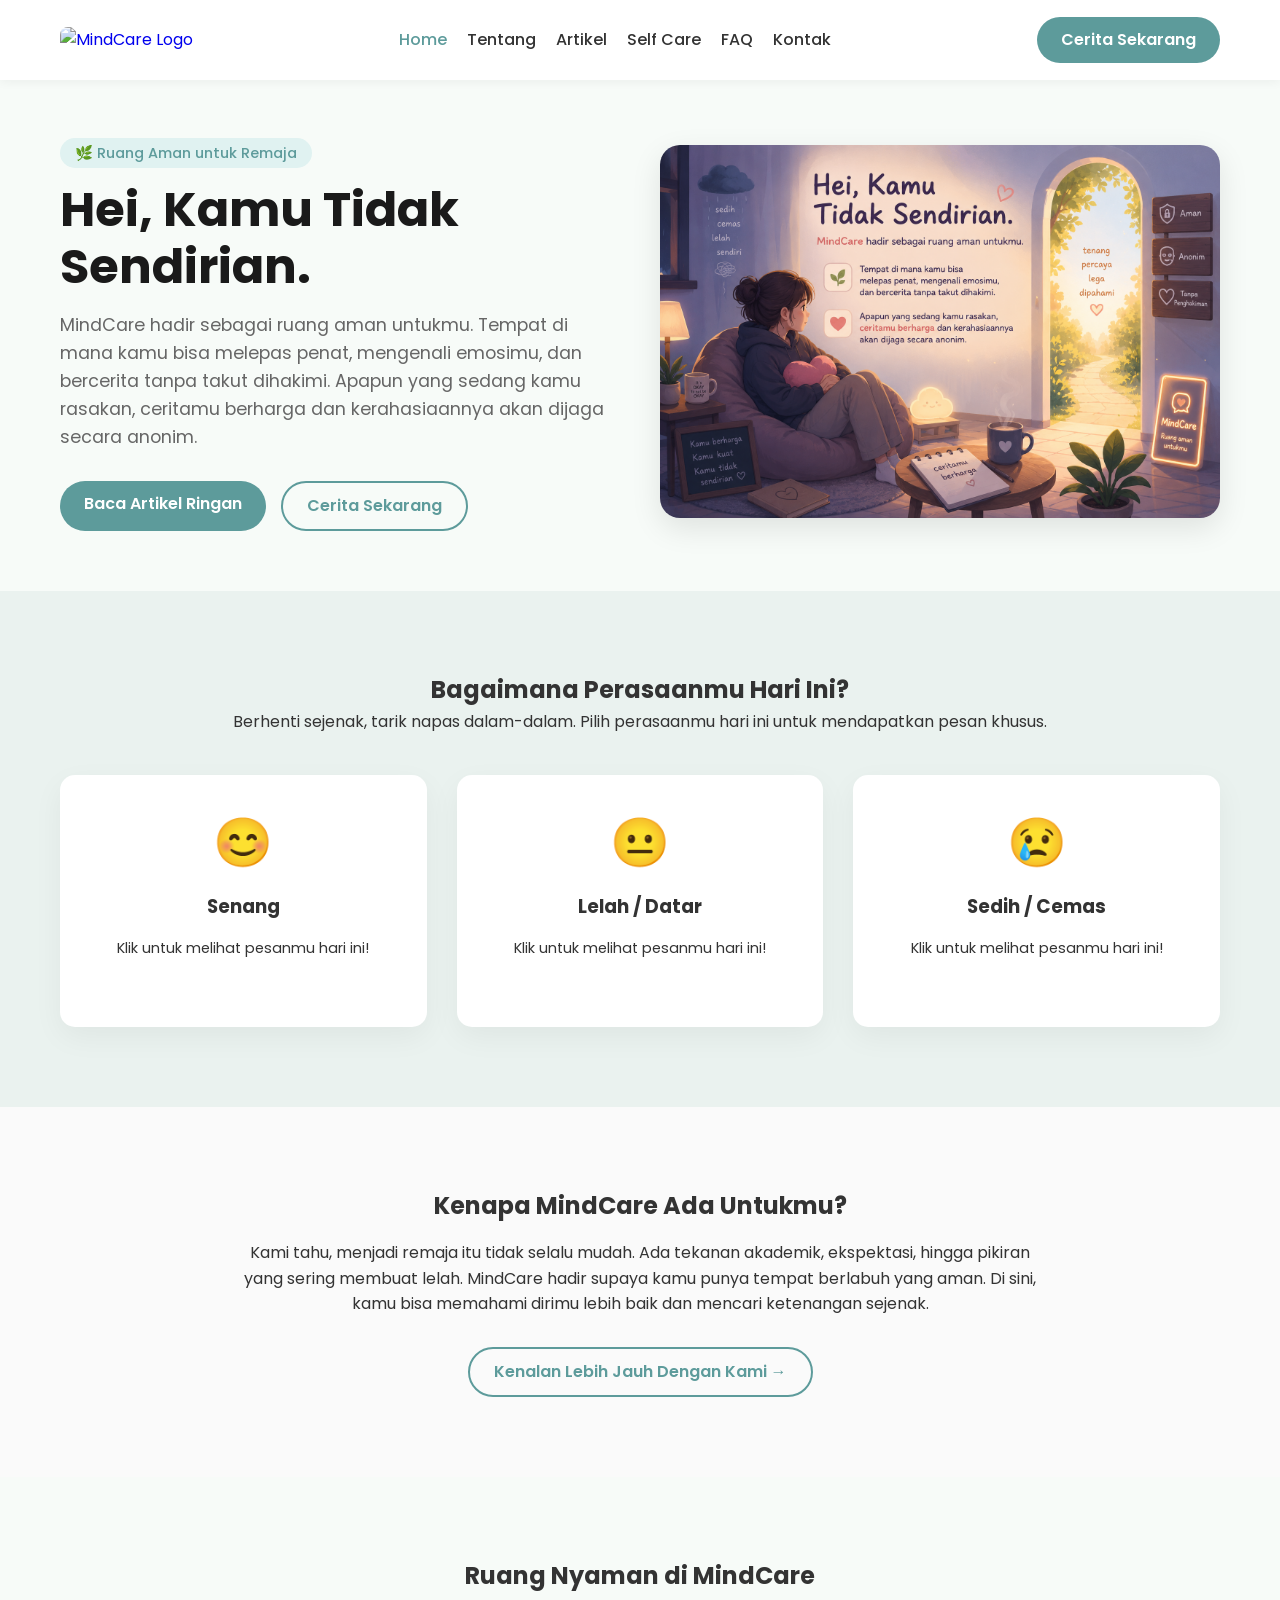
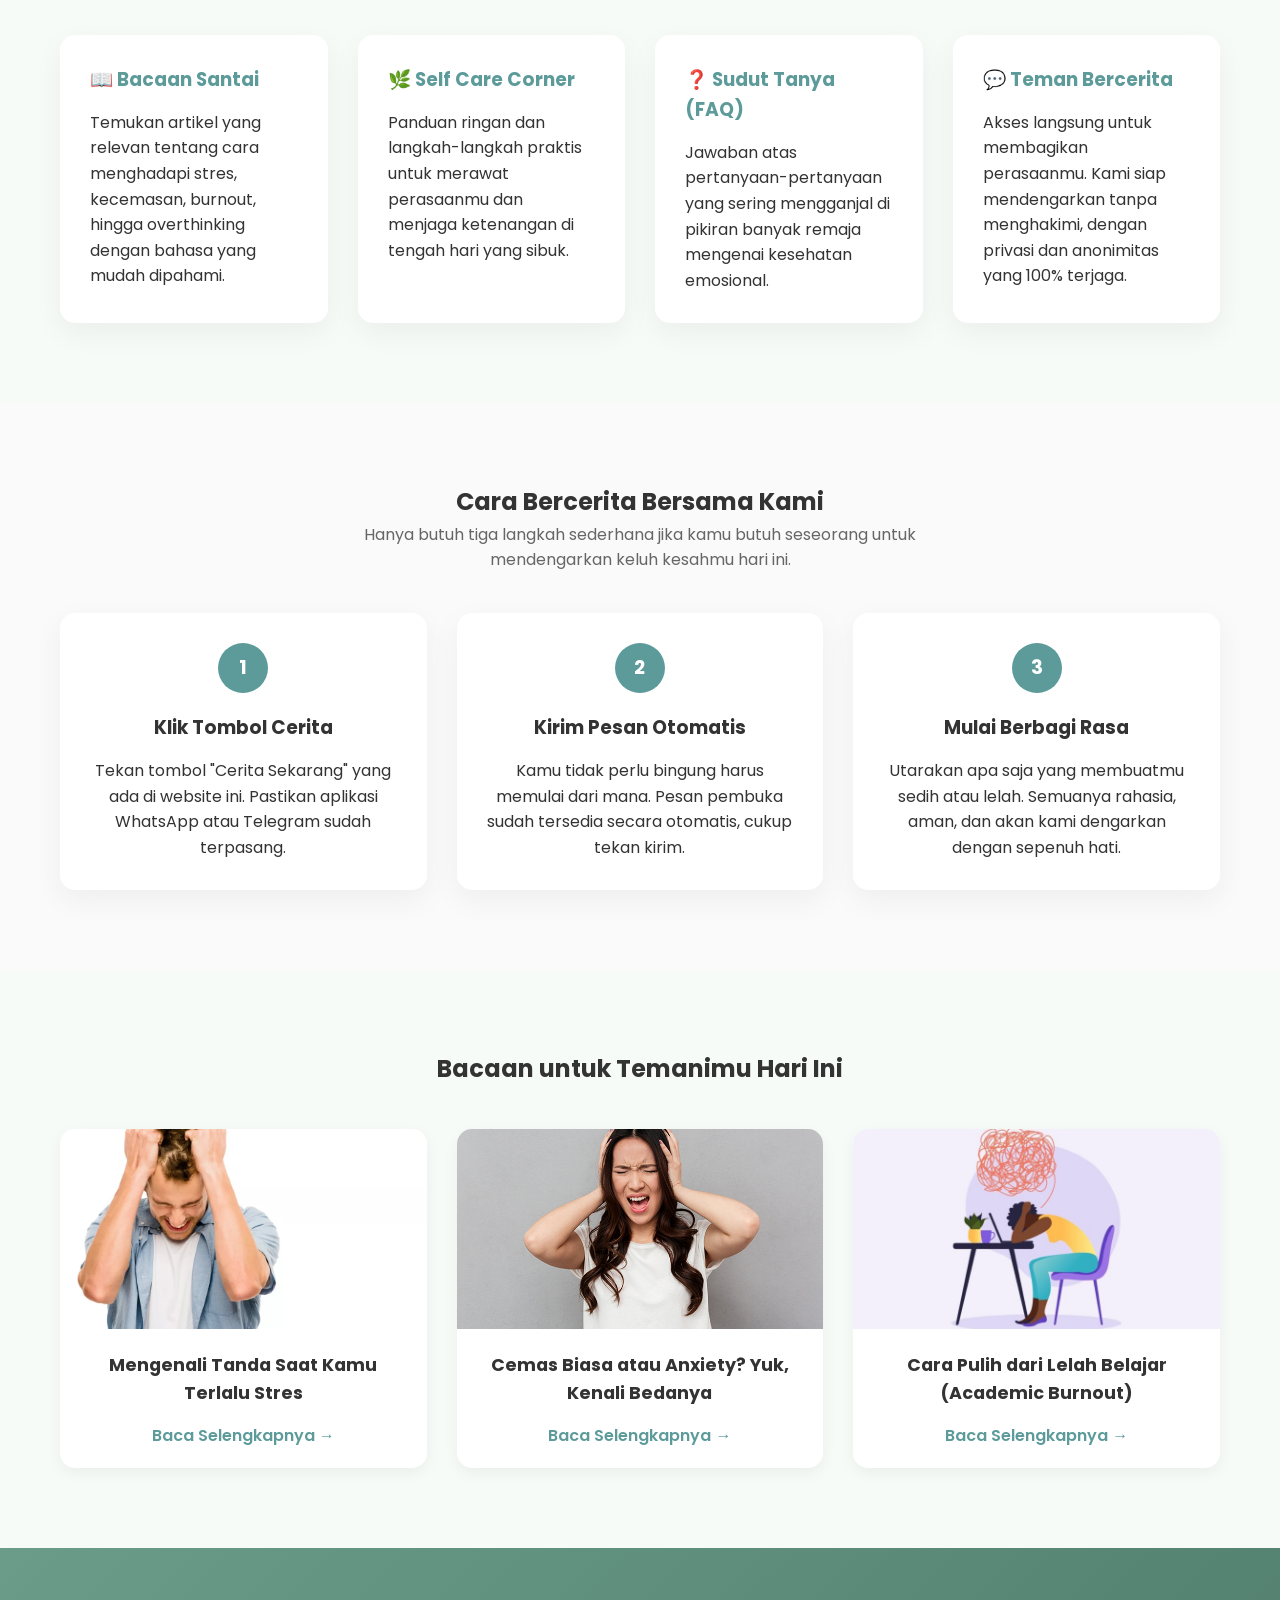
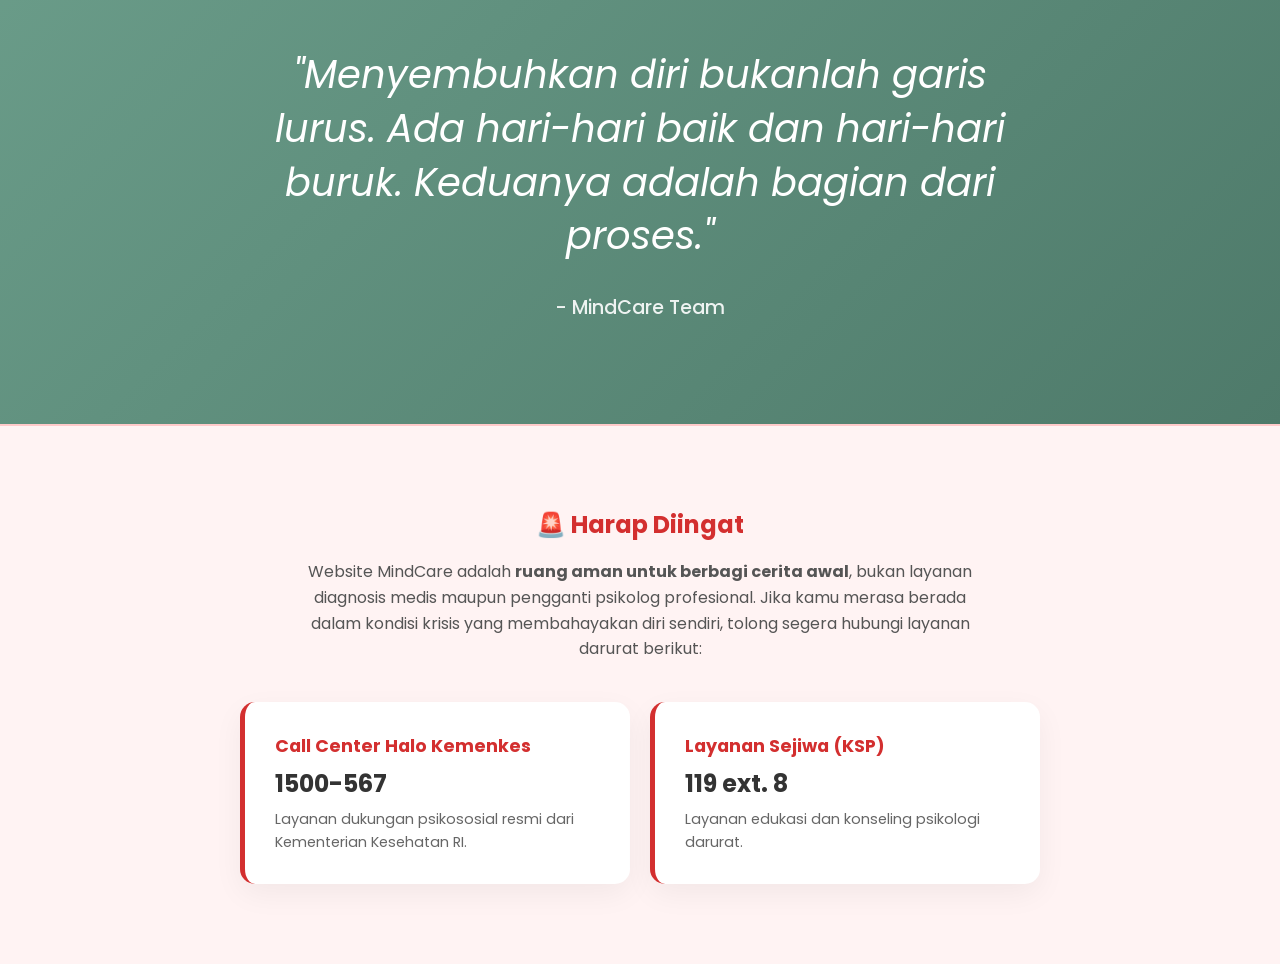
==== commit 3f0c5429: "Update halaman dan tambah aset gambar" ====
--- a/index.html
+++ b/index.html
@@ -9,30 +9,180 @@
     <meta name="viewport" content="width=device-width, initial-scale=1.0">
 
     <title>MindCare | Ruang Aman Kesehatan Mental Remaja</title>
-
-    <meta name="description"
-        content="MindCare merupakan ruang aman bagi remaja untuk memahami kesehatan mental, mencari tips self-care, dan bercerita secara anonim.">
-
-    <meta name="keywords"
-        content="Kesehatan Mental, Mental Health, Remaja, Self Care, Anxiety, Stress, Burnout, Edukasi, Ruang Aman">
-
+    <meta name="description" content="MindCare merupakan ruang aman bagi remaja untuk memahami kesehatan mental, mencari tips self-care, dan bercerita secara anonim.">
+    <meta name="keywords" content="Kesehatan Mental, Mental Health, Remaja, Self Care, Anxiety, Stress, Burnout, Edukasi, Ruang Aman">
     <meta name="author" content="MindCare Team">
-
-    <!-- ========================================= -->
-    <!-- CSS -->
-    <!-- ========================================= -->
-    <link rel="stylesheet" href="css/style.css">
-    <link rel="stylesheet" href="css/navbar.css">
-    <link rel="stylesheet" href="css/footer.css">
-    <link rel="stylesheet" href="css/home.css">
 
     <!-- ========================================= -->
     <!-- Google Fonts -->
     <!-- ========================================= -->
     <link rel="preconnect" href="https://fonts.googleapis.com">
     <link rel="preconnect" href="https://fonts.gstatic.com" crossorigin>
-    <link href="https://fonts.googleapis.com/css2?family=Poppins:wght@300;400;500;600;700&display=swap"
-        rel="stylesheet">
+    <link href="https://fonts.googleapis.com/css2?family=Poppins:wght@300;400;500;600;700&display=swap" rel="stylesheet">
+
+    <!-- ========================================= -->
+    <!-- INTERNAL CSS (Gaya Tampilan Anti-Berantakan) -->
+    <!-- ========================================= -->
+    <style>
+        /* CSS Reset & Variables */
+        :root {
+            --primary: #5d9b9b;
+            --primary-hover: #4a7c7c;
+            --text-dark: #333333;
+            --text-light: #666666;
+            --bg-light: #f7fbf8;
+            --bg-card: #ffffff;
+        }
+
+        * {
+            margin: 0;
+            padding: 0;
+            box-sizing: border-box;
+        }
+
+        body {
+            font-family: 'Poppins', sans-serif;
+            color: var(--text-dark);
+            line-height: 1.6;
+            /* PERBAIKAN UTAMA: Memastikan body block, tidak menyamping */
+            display: block !important; 
+            overflow-x: hidden;
+            background-color: #fafafa;
+        }
+
+        a { text-decoration: none; }
+        ul { list-style: none; }
+
+        /* Container Layout */
+        .container {
+            max-width: 1200px;
+            margin: 0 auto;
+            padding: 0 20px;
+        }
+
+        /* PERBAIKAN: Memastikan semua section berbaris dari atas ke bawah */
+        section {
+            display: block !important;
+            padding: 80px 0;
+            width: 100%;
+            clear: both;
+        }
+
+        /* Header & Navbar */
+        header {
+            background-color: var(--bg-card);
+            box-shadow: 0 2px 10px rgba(0,0,0,0.05);
+            position: sticky;
+            top: 0;
+            z-index: 1000;
+        }
+
+        header .container {
+            display: flex;
+            justify-content: space-between;
+            align-items: center;
+            height: 80px;
+        }
+
+        nav ul {
+            display: flex;
+            gap: 20px;
+        }
+
+        nav a {
+            color: var(--text-dark);
+            font-weight: 500;
+            transition: color 0.3s;
+        }
+
+        nav a:hover, nav a.active { color: var(--primary); }
+
+        /* Buttons */
+        .telegram-button a, .btn-primary {
+            background-color: var(--primary);
+            color: white;
+            padding: 10px 24px;
+            border-radius: 50px;
+            font-weight: 600;
+            transition: 0.3s;
+            display: inline-block;
+        }
+        
+        .btn-secondary {
+            background-color: transparent;
+            color: var(--primary);
+            border: 2px solid var(--primary);
+            padding: 10px 24px;
+            border-radius: 50px;
+            font-weight: 600;
+            transition: 0.3s;
+            display: inline-block;
+        }
+
+        .telegram-button a:hover, .btn-primary:hover { background-color: var(--primary-hover); }
+        .btn-secondary:hover { background-color: var(--primary); color: white; }
+
+        /* Hero Section */
+        .hero { background-color: var(--bg-light); padding: 60px 0; }
+        .hero-content {
+            display: flex;
+            align-items: center;
+            justify-content: space-between;
+            gap: 40px;
+        }
+        
+        .hero-text { flex: 1; }
+        .hero-text h1 { font-size: 3rem; line-height: 1.2; margin: 15px 0; color: #1a1a1a; }
+        .hero-text p { font-size: 1.1rem; color: var(--text-light); margin-bottom: 30px; }
+        .hero-button { display: flex; gap: 15px; }
+        .badge { background: #e0f2f1; color: var(--primary); padding: 5px 15px; border-radius: 20px; font-size: 0.9rem; font-weight: 500; }
+        .hero-image { flex: 1; text-align: center; }
+        .hero-image img { max-width: 100%; height: auto; }
+
+        /* Grids (Fitur, Artikel, Mood) */
+        .feature-grid, .article-grid {
+            display: grid;
+            grid-template-columns: repeat(auto-fit, minmax(250px, 1fr));
+            gap: 30px;
+            margin-top: 40px;
+        }
+
+        /* Cards */
+        .card {
+            background: var(--bg-card);
+            padding: 30px;
+            border-radius: 15px;
+            box-shadow: 0 10px 30px rgba(0,0,0,0.05);
+            transition: transform 0.3s ease, box-shadow 0.3s ease;
+        }
+        
+        .card:hover {
+            transform: translateY(-5px);
+            box-shadow: 0 15px 35px rgba(0,0,0,0.1);
+        }
+
+        .card h3 { margin-bottom: 15px; color: var(--primary); }
+
+        /* Articles */
+        .latest-article article {
+            background: white;
+            border-radius: 15px;
+            overflow: hidden;
+            box-shadow: 0 5px 15px rgba(0,0,0,0.05);
+            padding-bottom: 20px;
+            text-align: center;
+        }
+        .latest-article article img { width: 100%; height: 200px; object-fit: cover; margin-bottom: 15px; background: #eee; }
+        .latest-article article h3 { font-size: 1.1rem; margin: 0 15px 15px; }
+        .latest-article article a { color: var(--primary); font-weight: 600; }
+
+        /* Responsive Design */
+        @media (max-width: 768px) {
+            .hero-content { flex-direction: column; text-align: center; }
+            .hero-button { justify-content: center; flex-wrap: wrap; }
+            nav ul { display: none; /* Hide nav on mobile for simplicity in this fix */ }
+        }
+    </style>
 </head>
 
 <body>
@@ -58,7 +208,6 @@
                 </ul>
             </nav>
             <div class="telegram-button">
-                <!-- Ganti 628XXXXXXXXXX dengan nomor WhatsApp tujuan -->
                 <a href="https://wa.me/628XXXXXXXXXX?text=Halo,%20saya%20ingin%20bercerita%20mengenai%20apa%20yang%20sedang%20saya%20rasakan." target="_blank">
                     Cerita Sekarang
                 </a>
@@ -79,13 +228,11 @@
                 </p>
                 <div class="hero-button">
                     <a href="articles.html" class="btn-primary">Baca Artikel Ringan</a>
-                    <!-- Ganti 628XXXXXXXXXX dengan nomor WhatsApp tujuan -->
                     <a href="https://wa.me/628XXXXXXXXXX?text=Halo,%20saya%20ingin%20bercerita%20mengenai%20apa%20yang%20sedang%20saya%20rasakan." target="_blank" class="btn-secondary">Cerita Sekarang</a>
                 </div>
             </div>
             <div class="hero-image">
-                <img src="https://images.unsplash.com/photo-1526498460520-4c246339dccb?ixlib=rb-4.0.3&auto=format&fit=crop&w=800&q=80"
-                    alt="Mental Health Illustration" style="border-radius: 20px; box-shadow: 0 10px 30px rgba(0,0,0,0.1);">
+                <img src="aset/awal.png" alt="Mental Health Illustration" style="border-radius: 20px; box-shadow: 0 10px 30px rgba(0,0,0,0.1);">
             </div>
         </div>
     </section>
@@ -93,30 +240,30 @@
     <!-- ========================================= -->
     <!-- DAILY CHECK-IN (INTERAKTIF) -->
     <!-- ========================================= -->
-    <section class="daily-checkin" style="background-color: #eaf2ef; text-align: center;">
-        <div class="container">
+    <section class="daily-checkin" style="background-color: #eaf2ef;">
+        <div class="container" style="text-align: center;">
             <h2>Bagaimana Perasaanmu Hari Ini?</h2>
             <p>Berhenti sejenak, tarik napas dalam-dalam. Pilih perasaanmu hari ini untuk mendapatkan pesan khusus.</p>
             
-            <div class="mood-cards feature-grid" style="margin-top: 30px;">
+            <div class="mood-cards feature-grid">
                 <!-- Kartu Senang -->
-                <div class="card" onclick="showQuote('happy', this)" style="text-align: center; cursor: pointer; transition: transform 0.3s; user-select: none;">
+                <div class="card" onclick="showQuote('happy', this)" style="cursor: pointer; user-select: none;">
                     <h1 style="font-size: 3rem; margin: 0;">😊</h1>
-                    <h3>Senang</h3>
+                    <h3 style="color: #333; margin-top: 10px;">Senang</h3>
                     <p class="quote-text" style="font-size: 0.9rem; transition: opacity 0.3s ease; min-height: 60px;">Klik untuk melihat pesanmu hari ini!</p>
                 </div>
                 
                 <!-- Kartu Lelah/Datar -->
-                <div class="card" onclick="showQuote('neutral', this)" style="text-align: center; cursor: pointer; transition: transform 0.3s; user-select: none;">
+                <div class="card" onclick="showQuote('neutral', this)" style="cursor: pointer; user-select: none;">
                     <h1 style="font-size: 3rem; margin: 0;">😐</h1>
-                    <h3>Lelah / Datar</h3>
+                    <h3 style="color: #333; margin-top: 10px;">Lelah / Datar</h3>
                     <p class="quote-text" style="font-size: 0.9rem; transition: opacity 0.3s ease; min-height: 60px;">Klik untuk melihat pesanmu hari ini!</p>
                 </div>
                 
                 <!-- Kartu Sedih/Cemas -->
-                <div class="card" onclick="showQuote('sad', this)" style="text-align: center; cursor: pointer; transition: transform 0.3s; user-select: none;">
+                <div class="card" onclick="showQuote('sad', this)" style="cursor: pointer; user-select: none;">
                     <h1 style="font-size: 3rem; margin: 0;">😢</h1>
-                    <h3>Sedih / Cemas</h3>
+                    <h3 style="color: #333; margin-top: 10px;">Sedih / Cemas</h3>
                     <p class="quote-text" style="font-size: 0.9rem; transition: opacity 0.3s ease; min-height: 60px;">Klik untuk melihat pesanmu hari ini!</p>
                 </div>
             </div>
@@ -128,37 +275,35 @@
     <!-- ========================================= -->
     <section class="about-preview">
         <div class="container" style="text-align: center;">
-            <h2>Kenapa MindCare Ada Untukmu?</h2>
-            <p style="max-width: 800px; margin: 0 auto 20px;">
+            <h2 style="margin-bottom: 15px;">Kenapa MindCare Ada Untukmu?</h2>
+            <p style="max-width: 800px; margin: 0 auto 30px;">
                 Kami tahu, menjadi remaja itu tidak selalu mudah. Ada tekanan akademik, ekspektasi, hingga pikiran yang sering membuat lelah. MindCare hadir supaya kamu punya tempat berlabuh yang aman. Di sini, kamu bisa memahami dirimu lebih baik dan mencari ketenangan sejenak.
             </p>
-            <a href="about.html" class="btn-secondary">
-                Kenalan Lebih Jauh Dengan Kami →
-            </a>
+            <a href="about.html" class="btn-secondary">Kenalan Lebih Jauh Dengan Kami &rarr;</a>
         </div>
     </section>
 
     <!-- ========================================= -->
     <!-- FEATURE -->
     <!-- ========================================= -->
-    <section class="features">
+    <section class="features" style="background-color: #f7fbf8;">
         <div class="container">
             <h2 style="text-align: center;">Ruang Nyaman di MindCare</h2>
             <div class="feature-grid">
                 <div class="card">
-                    <h3>📖 Bacaan Santai</h3>
+                    <h3 style="color: var(--primary);">📖 Bacaan Santai</h3>
                     <p>Temukan artikel yang relevan tentang cara menghadapi stres, kecemasan, burnout, hingga overthinking dengan bahasa yang mudah dipahami.</p>
                 </div>
                 <div class="card">
-                    <h3>🌿 Self Care Corner</h3>
+                    <h3 style="color: var(--primary);">🌿 Self Care Corner</h3>
                     <p>Panduan ringan dan langkah-langkah praktis untuk merawat perasaanmu dan menjaga ketenangan di tengah hari yang sibuk.</p>
                 </div>
                 <div class="card">
-                    <h3>❓ Sudut Tanya (FAQ)</h3>
+                    <h3 style="color: var(--primary);">❓ Sudut Tanya (FAQ)</h3>
                     <p>Jawaban atas pertanyaan-pertanyaan yang sering mengganjal di pikiran banyak remaja mengenai kesehatan emosional.</p>
                 </div>
                 <div class="card">
-                    <h3>💬 Teman Bercerita</h3>
+                    <h3 style="color: var(--primary);">💬 Teman Bercerita</h3>
                     <p>Akses langsung untuk membagikan perasaanmu. Kami siap mendengarkan tanpa menghakimi, dengan privasi dan anonimitas yang 100% terjaga.</p>
                 </div>
             </div>
@@ -168,25 +313,25 @@
     <!-- ========================================= -->
     <!-- HOW IT WORKS -->
     <!-- ========================================= -->
-    <section class="how-it-works" style="background-color: #f7fbf8;">
+    <section class="how-it-works">
         <div class="container">
             <h2 style="text-align: center;">Cara Bercerita Bersama Kami</h2>
-            <p style="text-align: center; max-width: 600px; margin: 0 auto 40px;">Hanya butuh tiga langkah sederhana jika kamu butuh seseorang untuk mendengarkan keluh kesahmu hari ini.</p>
+            <p style="text-align: center; max-width: 600px; margin: 0 auto 40px; color: var(--text-light);">Hanya butuh tiga langkah sederhana jika kamu butuh seseorang untuk mendengarkan keluh kesahmu hari ini.</p>
             
             <div class="feature-grid">
                 <div class="card" style="text-align: center;">
-                    <div style="background: var(--primary); color: white; width: 40px; height: 40px; line-height: 40px; border-radius: 50%; margin: 0 auto 15px; font-weight: bold;">1</div>
-                    <h3>Klik Tombol Cerita</h3>
-                    <p>Tekan tombol "Cerita Sekarang" yang ada di website ini. Pastikan aplikasi WhatsApp atau Telegram sudah terpasang di perangkatmu.</p>
+                    <div style="background: var(--primary); color: white; width: 50px; height: 50px; line-height: 50px; border-radius: 50%; margin: 0 auto 20px; font-weight: bold; font-size: 1.2rem;">1</div>
+                    <h3 style="color: #333;">Klik Tombol Cerita</h3>
+                    <p>Tekan tombol "Cerita Sekarang" yang ada di website ini. Pastikan aplikasi WhatsApp atau Telegram sudah terpasang.</p>
                 </div>
                 <div class="card" style="text-align: center;">
-                    <div style="background: var(--primary); color: white; width: 40px; height: 40px; line-height: 40px; border-radius: 50%; margin: 0 auto 15px; font-weight: bold;">2</div>
-                    <h3>Kirim Pesan Otomatis</h3>
+                    <div style="background: var(--primary); color: white; width: 50px; height: 50px; line-height: 50px; border-radius: 50%; margin: 0 auto 20px; font-weight: bold; font-size: 1.2rem;">2</div>
+                    <h3 style="color: #333;">Kirim Pesan Otomatis</h3>
                     <p>Kamu tidak perlu bingung harus memulai dari mana. Pesan pembuka sudah tersedia secara otomatis, cukup tekan kirim.</p>
                 </div>
                 <div class="card" style="text-align: center;">
-                    <div style="background: var(--primary); color: white; width: 40px; height: 40px; line-height: 40px; border-radius: 50%; margin: 0 auto 15px; font-weight: bold;">3</div>
-                    <h3>Mulai Berbagi Rasa</h3>
+                    <div style="background: var(--primary); color: white; width: 50px; height: 50px; line-height: 50px; border-radius: 50%; margin: 0 auto 20px; font-weight: bold; font-size: 1.2rem;">3</div>
+                    <h3 style="color: #333;">Mulai Berbagi Rasa</h3>
                     <p>Utarakan apa saja yang membuatmu sedih atau lelah. Semuanya rahasia, aman, dan akan kami dengarkan dengan sepenuh hati.</p>
                 </div>
             </div>
@@ -196,24 +341,24 @@
     <!-- ========================================= -->
     <!-- LATEST ARTICLES -->
     <!-- ========================================= -->
-    <section class="latest-article">
+    <section class="latest-article" style="background-color: #f7fbf8;">
         <div class="container">
-            <h2 style="text-align: center;">Bacaan untuk Temanimu Hari Ini</h2>
+            <h2 style="text-align: center; margin-bottom: 10px;">Bacaan untuk Temanimu Hari Ini</h2>
             <div class="article-grid">
                 <article>
-                    <img src="https://images.unsplash.com/photo-1552695568-1c4b79b90c10?ixlib=rb-4.0.3&auto=format&fit=crop&w=600&q=80" alt="Stress">
+                    <img src="aset/stress.png" alt="Stress">
                     <h3>Mengenali Tanda Saat Kamu Terlalu Stres</h3>
-                    <a href="article/stress.html">Baca Selengkapnya →</a>
+                    <a href="article/stress.html">Baca Selengkapnya &rarr;</a>
                 </article>
                 <article>
-                    <img src="https://images.unsplash.com/photo-1543807535-eceef0bc6599?ixlib=rb-4.0.3&auto=format&fit=crop&w=600&q=80" alt="Anxiety">
+                    <img src="aset/Anxiety.png" alt="Anxiety">
                     <h3>Cemas Biasa atau Anxiety? Yuk, Kenali Bedanya</h3>
-                    <a href="article/anxiety.html">Baca Selengkapnya →</a>
+                    <a href="article/anxiety.html">Baca Selengkapnya &rarr;</a>
                 </article>
                 <article>
-                    <img src="https://images.unsplash.com/photo-1498843053639-170ff2122f35?ixlib=rb-4.0.3&auto=format&fit=crop&w=600&q=80" alt="Burnout">
+                    <img src="aset/Burnout.png" alt="Burnout">
                     <h3>Cara Pulih dari Lelah Belajar (Academic Burnout)</h3>
-                    <a href="article/burnout.html">Baca Selengkapnya →</a>
+                    <a href="article/burnout.html">Baca Selengkapnya &rarr;</a>
                 </article>
             </div>
         </div>
@@ -222,12 +367,12 @@
     <!-- ========================================= -->
     <!-- INSPIRATIONAL QUOTE -->
     <!-- ========================================= -->
-    <section class="quote-section" style="background: linear-gradient(135deg, #6a9c89, #4e7a6a); color: white; text-align: center;">
+    <section class="quote-section" style="background: linear-gradient(135deg, #6a9c89, #4e7a6a); color: white; text-align: center; padding: 100px 20px;">
         <div class="container">
-            <h2 style="color: white; font-size: clamp(1.8rem, 3vw, 2.5rem); font-weight: 400; font-style: italic; max-width: 800px; margin: 0 auto;">
+            <h2 style="color: white; font-size: clamp(1.8rem, 3vw, 2.5rem); font-weight: 400; font-style: italic; max-width: 800px; margin: 0 auto; line-height: 1.4;">
                 "Menyembuhkan diri bukanlah garis lurus. Ada hari-hari baik dan hari-hari buruk. Keduanya adalah bagian dari proses."
             </h2>
-            <p style="margin-top: 20px; font-size: 1.2rem; opacity: 0.9;">- MindCare Team</p>
+            <p style="margin-top: 30px; font-size: 1.2rem; opacity: 0.9; font-weight: 500;">- MindCare Team</p>
         </div>
     </section>
 
@@ -236,39 +381,30 @@
     <!-- ========================================= -->
     <section class="emergency" style="background-color: #fff3f3; border-top: 2px solid #ffcaca;">
         <div class="container" style="text-align: center;">
-            <h2 style="color: #d32f2f;">🚨 Harap Diingat</h2>
-            <p style="max-width: 700px; margin: 0 auto 30px; color: #555;">
+            <h2 style="color: #d32f2f; margin-bottom: 15px;">🚨 Harap Diingat</h2>
+            <p style="max-width: 700px; margin: 0 auto 40px; color: #555;">
                 Website MindCare adalah <b>ruang aman untuk berbagi cerita awal</b>, bukan layanan diagnosis medis maupun pengganti psikolog profesional. Jika kamu merasa berada dalam kondisi krisis yang membahayakan diri sendiri, tolong segera hubungi layanan darurat berikut:
             </p>
             
-            <div class="feature-grid" style="gap: 20px;">
-                <div class="card" style="border-left: 4px solid #d32f2f;">
-                    <h3 style="color: #d32f2f; margin-bottom: 5px;">Call Center Halo Kemenkes</h3>
-                    <p style="font-size: 1.2rem; font-weight: bold; margin-bottom: 5px;">1500-567</p>
-                    <p style="font-size: 0.9rem;">Layanan dukungan psikososial resmi dari Kementerian Kesehatan RI.</p>
-                </div>
-                <div class="card" style="border-left: 4px solid #d32f2f;">
-                    <h3 style="color: #d32f2f; margin-bottom: 5px;">Layanan Sejiwa (KSP)</h3>
-                    <p style="font-size: 1.2rem; font-weight: bold; margin-bottom: 5px;">119 ext. 8</p>
-                    <p style="font-size: 0.9rem;">Layanan edukasi dan konseling psikologi darurat.</p>
-                </div>
-            </div>
-        </div>
-    </section>
-
-    <!-- ========================================= -->
-    <!-- FOOTER -->
-    <!-- ========================================= -->
-<footer>
-        <div class="container">
-            <p>© 2026 MindCare. All Rights Reserved.</p>
-        </div>
-    </footer>
+            <div class="feature-grid" style="gap: 20px; max-width: 800px; margin: 0 auto;">
+                <div class="card" style="border-left: 5px solid #d32f2f; text-align: left;">
+                    <h3 style="color: #d32f2f; margin-bottom: 5px; font-size: 1.1rem;">Call Center Halo Kemenkes</h3>
+                    <p style="font-size: 1.5rem; font-weight: 700; margin-bottom: 5px; color: #333;">1500-567</p>
+                    <p style="font-size: 0.9rem; color: #666;">Layanan dukungan psikososial resmi dari Kementerian Kesehatan RI.</p>
+                </div>
+                <div class="card" style="border-left: 5px solid #d32f2f; text-align: left;">
+                    <h3 style="color: #d32f2f; margin-bottom: 5px; font-size: 1.1rem;">Layanan Sejiwa (KSP)</h3>
+                    <p style="font-size: 1.5rem; font-weight: 700; margin-bottom: 5px; color: #333;">119 ext. 8</p>
+                    <p style="font-size: 0.9rem; color: #666;">Layanan edukasi dan konseling psikologi darurat.</p>
+                </div>
+            </div>
+        </div>
+    </section>
+
     <!-- ========================================= -->
     <!-- JAVASCRIPT UNTUK MOOD CARDS -->
     <!-- ========================================= -->
     <script>
-        // Kumpulan Quotes / Pesan Berdasarkan Mood
         const quotes = {
             happy: [
                 "Bagus sekali! Bagikan energi positifmu ke orang sekitarmu hari ini. ✨",
@@ -293,35 +429,22 @@
             ]
         };
 
-        // Fungsi yang dipanggil saat kartu diklik
         function showQuote(mood, element) {
-            // Ambil array pesan sesuai mood
             const moodQuotes = quotes[mood];
-            
-            // Pilih pesan acak dari array tersebut
             const randomIndex = Math.floor(Math.random() * moodQuotes.length);
             const randomQuote = moodQuotes[randomIndex];
-
-            // Cari elemen <p> dengan class 'quote-text' di dalam kartu yang diklik
             const pElement = element.querySelector('.quote-text');
             
-            // Efek transisi halus (hilang sebentar, lalu muncul teks baru)
             pElement.style.opacity = 0;
             
             setTimeout(() => {
                 pElement.innerText = randomQuote;
                 pElement.style.opacity = 1;
-                pElement.style.color = "var(--primary)"; // Mengubah warna teks agar lebih menonjol
+                pElement.style.color = "var(--primary)"; 
                 pElement.style.fontWeight = "600";
-            }, 300); // 300ms sesuai dengan waktu transisi CSS
+            }, 300); 
         }
     </script>
 
-    <!-- Skrip Tambahan -->
-    <script src="js/main.js"></script>
-    <script src="js/navbar.js"></script>
-    <script src="js/telegram.js"></script>
-
 </body>
-
 </html>
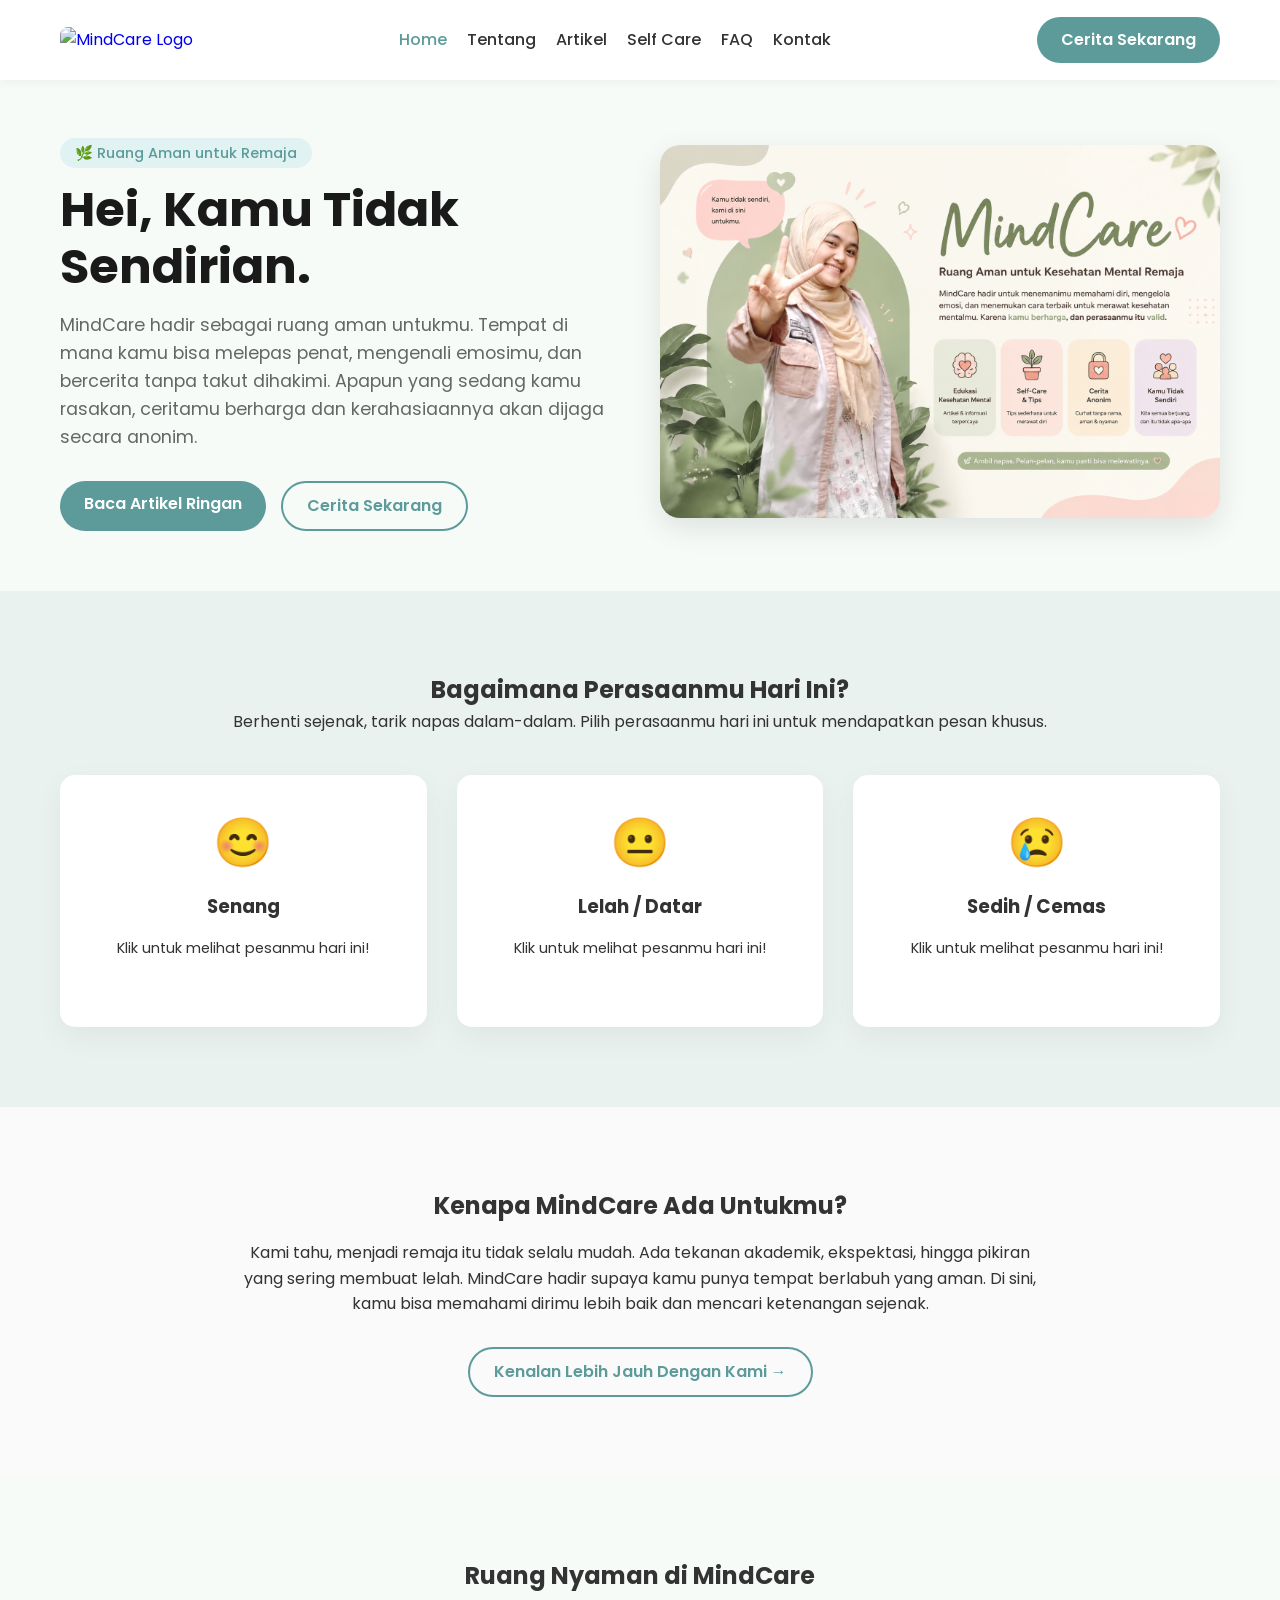
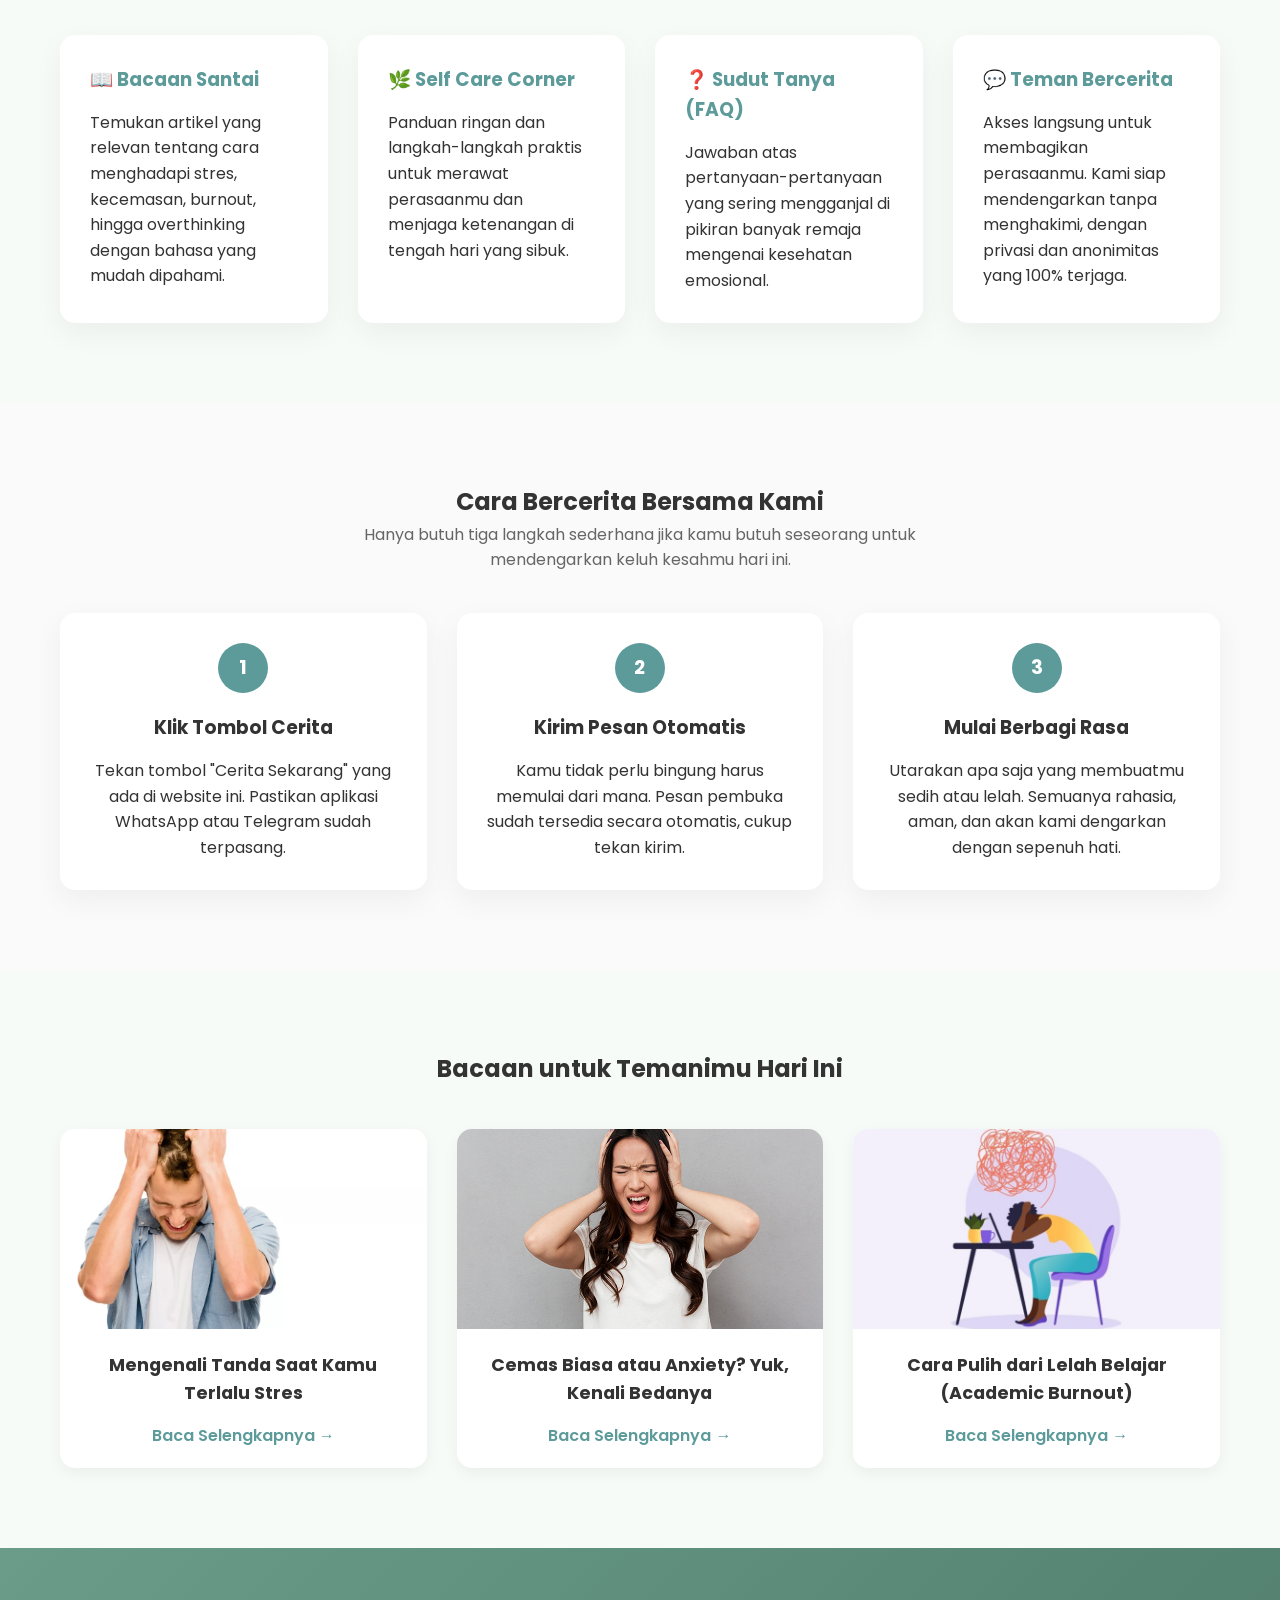
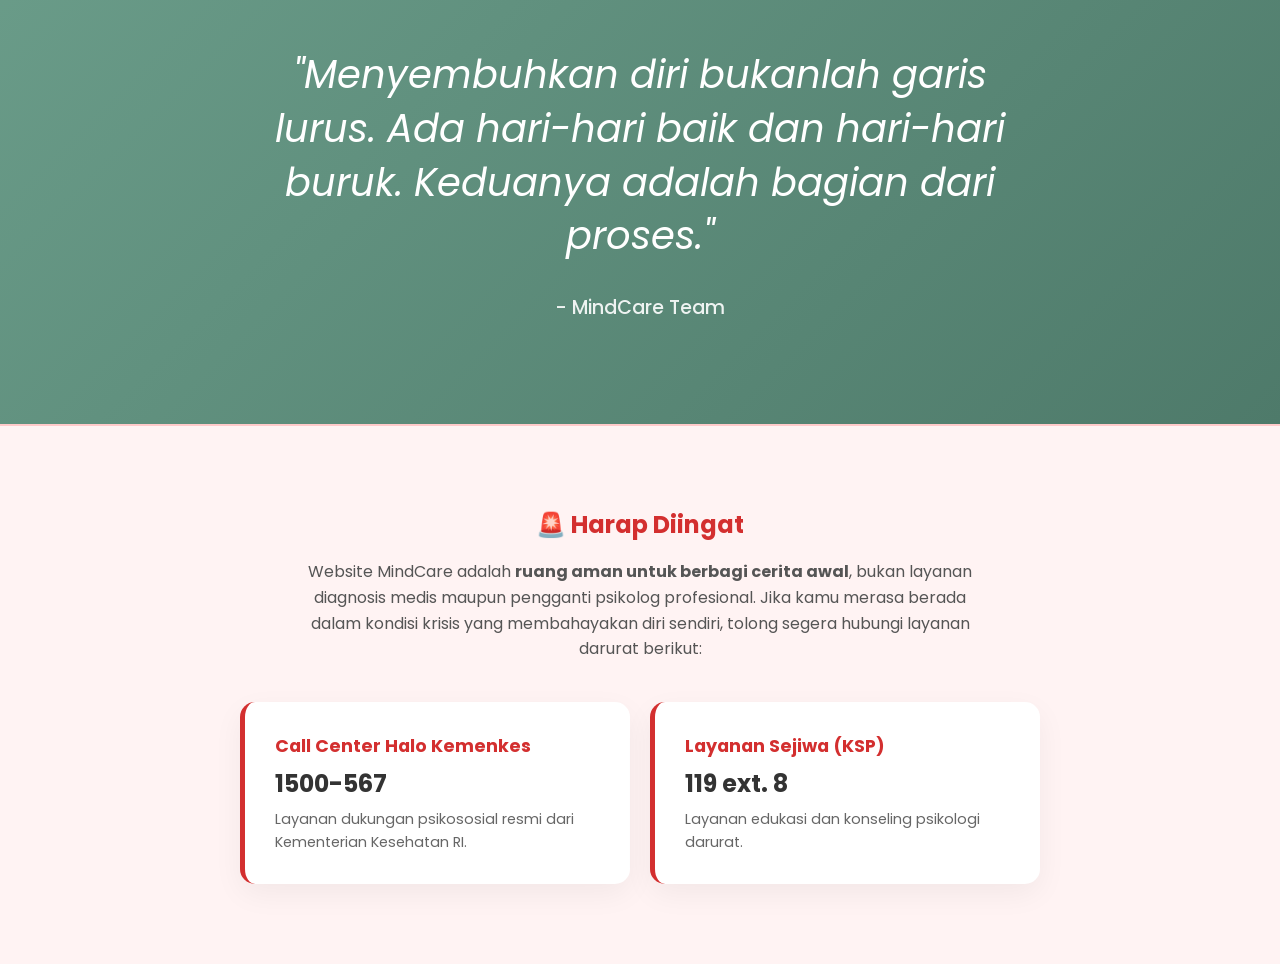
==== commit 2bfa0fe5: "Update artikel dan desain MindCare" ====
--- a/index.html
+++ b/index.html
@@ -208,7 +208,7 @@
                 </ul>
             </nav>
             <div class="telegram-button">
-                <a href="https://wa.me/628XXXXXXXXXX?text=Halo,%20saya%20ingin%20bercerita%20mengenai%20apa%20yang%20sedang%20saya%20rasakan." target="_blank">
+                <a href="https://wa.me/6289509163818?text=Halo,%20saya%20ingin%20bercerita%20mengenai%20apa%20yang%20sedang%20saya%20rasakan." target="_blank">
                     Cerita Sekarang
                 </a>
             </div>
@@ -228,7 +228,7 @@
                 </p>
                 <div class="hero-button">
                     <a href="articles.html" class="btn-primary">Baca Artikel Ringan</a>
-                    <a href="https://wa.me/628XXXXXXXXXX?text=Halo,%20saya%20ingin%20bercerita%20mengenai%20apa%20yang%20sedang%20saya%20rasakan." target="_blank" class="btn-secondary">Cerita Sekarang</a>
+                    <a href="https://wa.me/6289509163818?text=Halo,%20saya%20ingin%20bercerita%20mengenai%20apa%20yang%20sedang%20saya%20rasakan." target="_blank" class="btn-secondary">Cerita Sekarang</a>
                 </div>
             </div>
             <div class="hero-image">
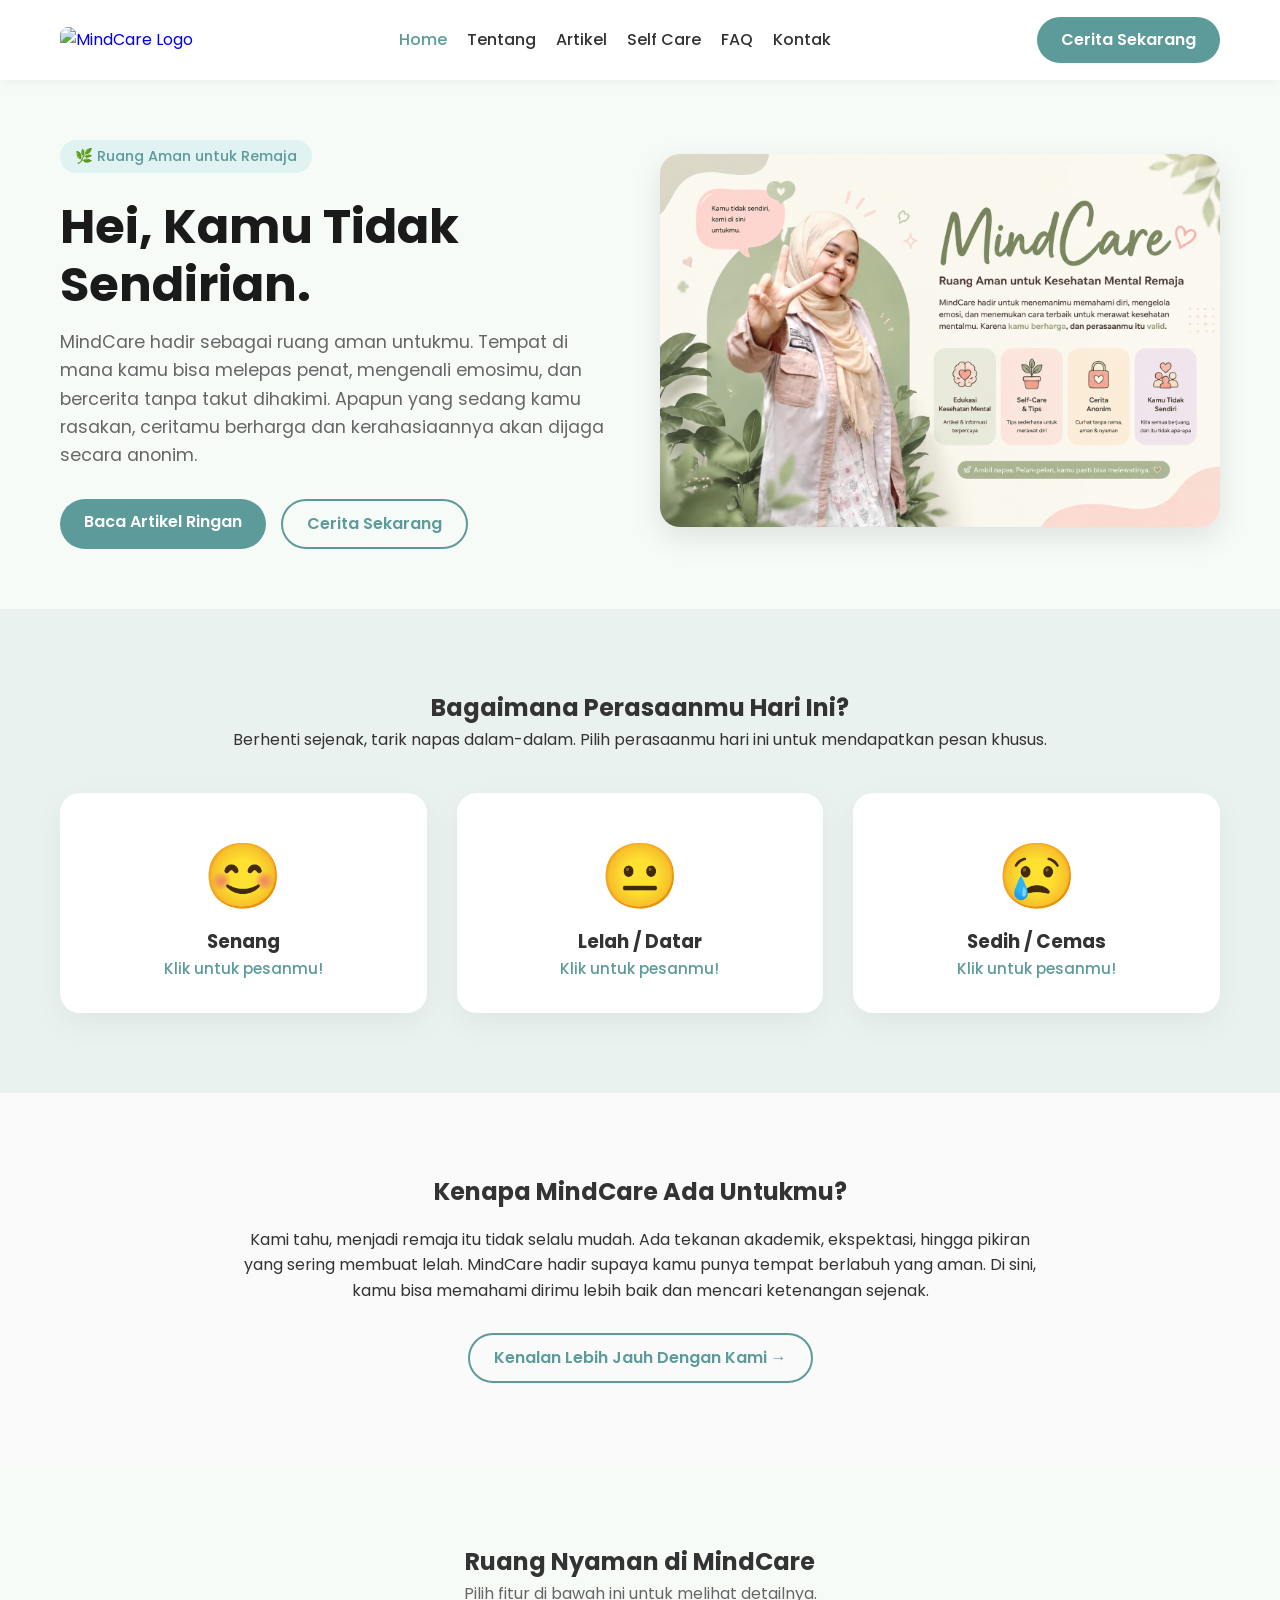
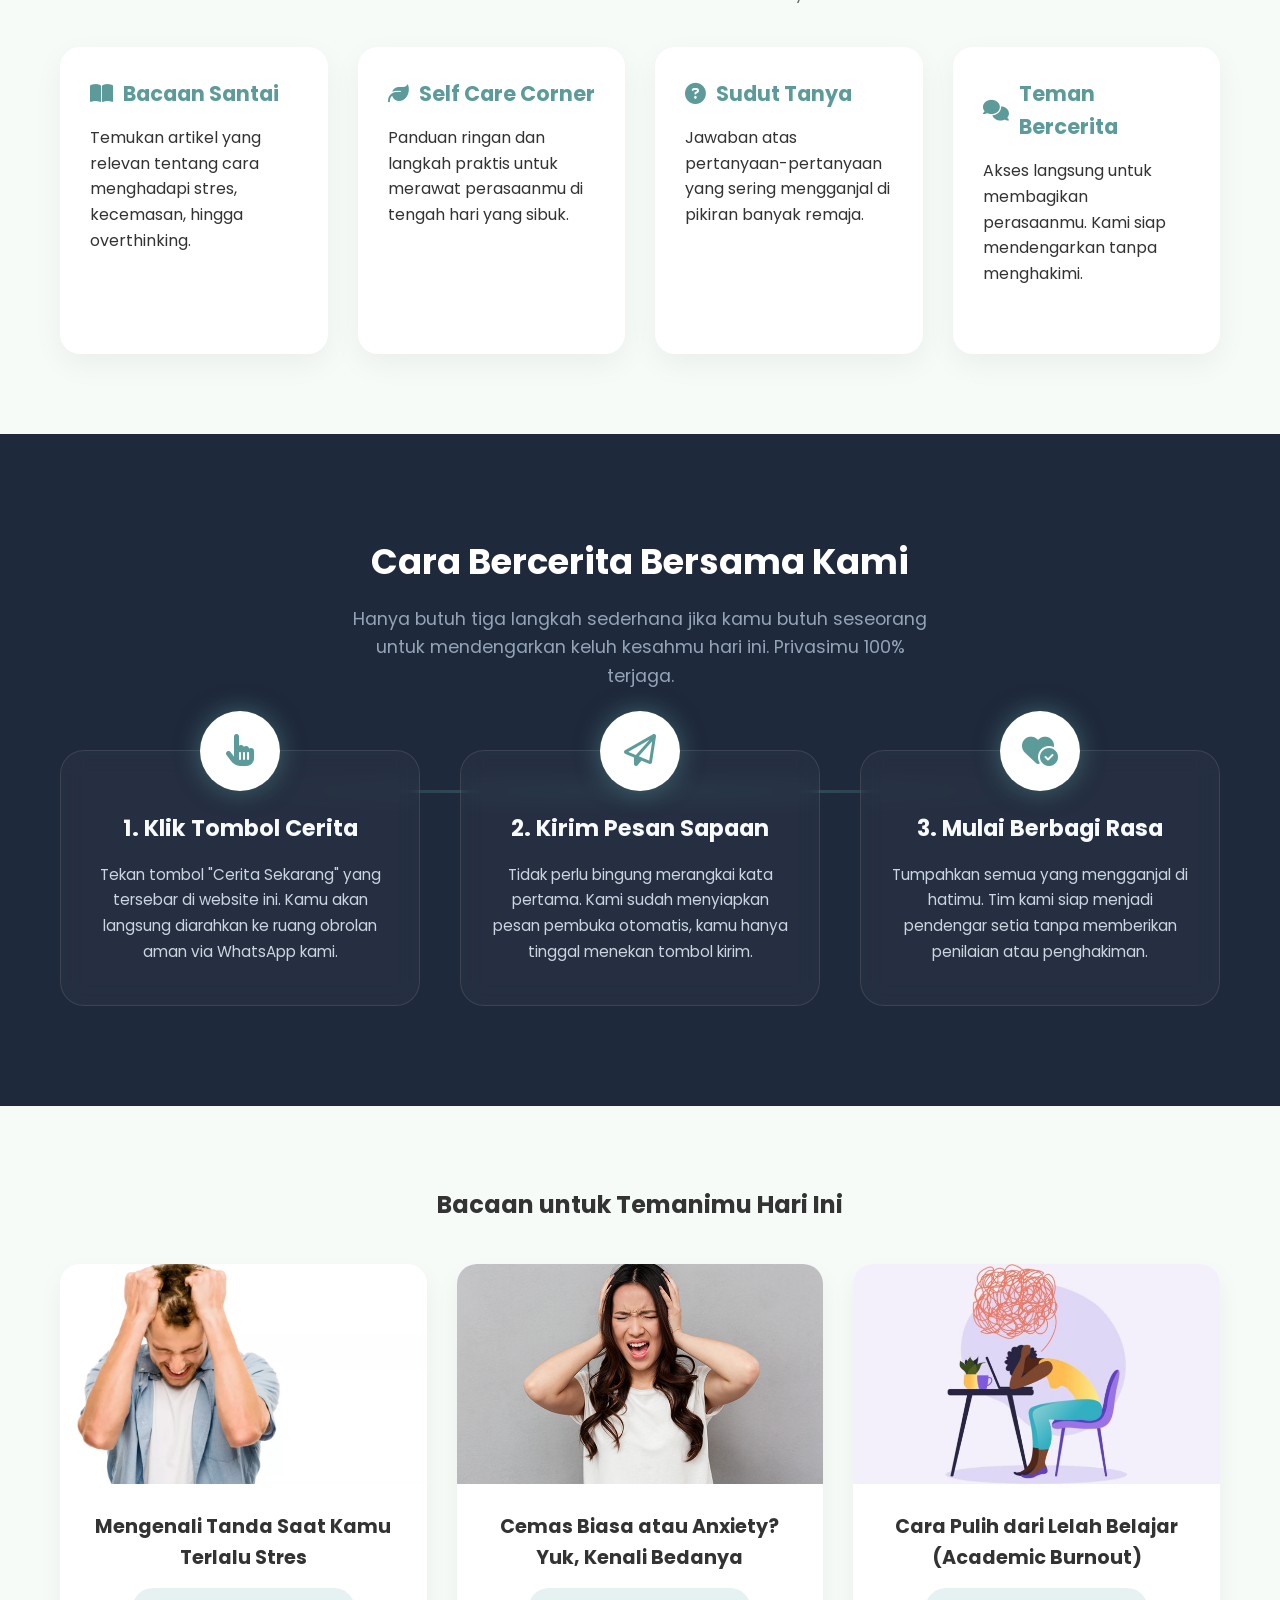
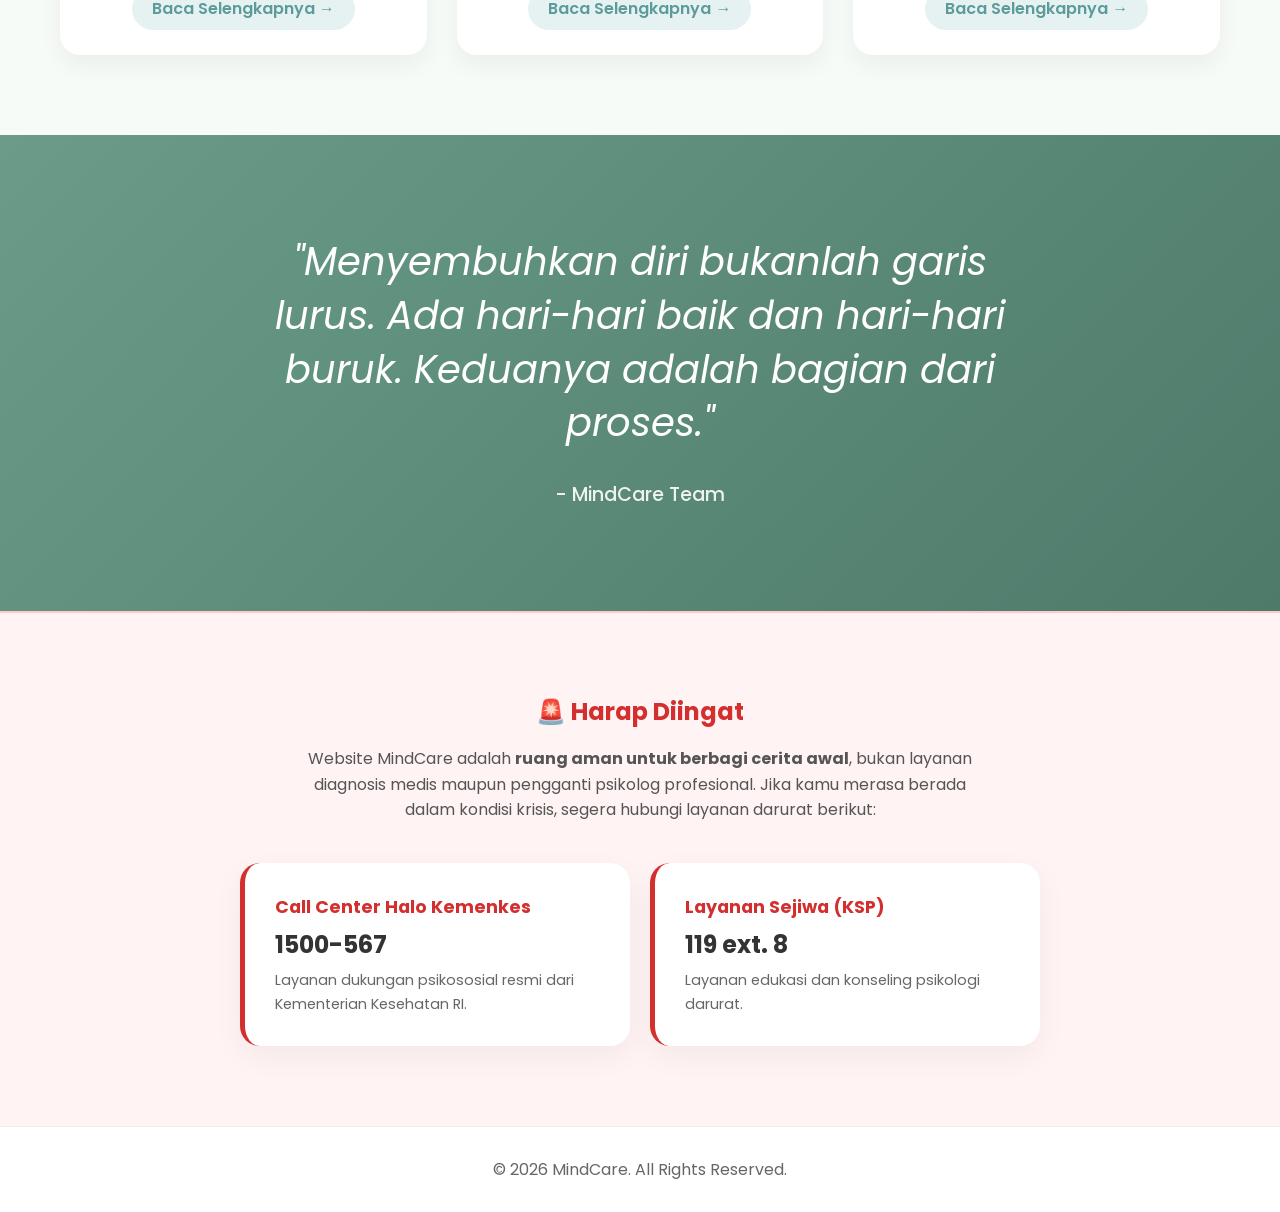
==== commit 4a069f33: "Update artikel dan perbaikan tampilan website" ====
--- a/index.html
+++ b/index.html
@@ -14,37 +14,39 @@
     <meta name="author" content="MindCare Team">
 
     <!-- ========================================= -->
-    <!-- Google Fonts -->
+    <!-- Favicon (Logo di Tab Browser) -->
+    <!-- ========================================= -->
+    <link rel="icon" type="image/png" href="mindcare.png">
+
+    <!-- ========================================= -->
+    <!-- Google Fonts & FontAwesome -->
     <!-- ========================================= -->
     <link rel="preconnect" href="https://fonts.googleapis.com">
     <link rel="preconnect" href="https://fonts.gstatic.com" crossorigin>
     <link href="https://fonts.googleapis.com/css2?family=Poppins:wght@300;400;500;600;700&display=swap" rel="stylesheet">
-
-    <!-- ========================================= -->
-    <!-- INTERNAL CSS (Gaya Tampilan Anti-Berantakan) -->
+    <link rel="stylesheet" href="https://cdnjs.cloudflare.com/ajax/libs/font-awesome/6.4.0/css/all.min.css">
+
+    <!-- ========================================= -->
+    <!-- INTERNAL CSS -->
     <!-- ========================================= -->
     <style>
         /* CSS Reset & Variables */
         :root {
             --primary: #5d9b9b;
             --primary-hover: #4a7c7c;
+            --primary-light: #e6f2f2;
             --text-dark: #333333;
             --text-light: #666666;
             --bg-light: #f7fbf8;
             --bg-card: #ffffff;
         }
 
-        * {
-            margin: 0;
-            padding: 0;
-            box-sizing: border-box;
-        }
+        * { margin: 0; padding: 0; box-sizing: border-box; }
 
         body {
             font-family: 'Poppins', sans-serif;
             color: var(--text-dark);
             line-height: 1.6;
-            /* PERBAIKAN UTAMA: Memastikan body block, tidak menyamping */
             display: block !important; 
             overflow-x: hidden;
             background-color: #fafafa;
@@ -54,13 +56,8 @@
         ul { list-style: none; }
 
         /* Container Layout */
-        .container {
-            max-width: 1200px;
-            margin: 0 auto;
-            padding: 0 20px;
-        }
-
-        /* PERBAIKAN: Memastikan semua section berbaris dari atas ke bawah */
+        .container { max-width: 1200px; margin: 0 auto; padding: 0 20px; }
+
         section {
             display: block !important;
             padding: 80px 0;
@@ -72,115 +69,188 @@
         header {
             background-color: var(--bg-card);
             box-shadow: 0 2px 10px rgba(0,0,0,0.05);
-            position: sticky;
-            top: 0;
-            z-index: 1000;
-        }
-
-        header .container {
-            display: flex;
-            justify-content: space-between;
-            align-items: center;
-            height: 80px;
-        }
-
-        nav ul {
-            display: flex;
-            gap: 20px;
-        }
-
-        nav a {
-            color: var(--text-dark);
-            font-weight: 500;
-            transition: color 0.3s;
-        }
-
+            position: sticky; top: 0; z-index: 1000;
+        }
+
+        header .container { display: flex; justify-content: space-between; align-items: center; height: 80px; }
+        nav ul { display: flex; gap: 20px; }
+        nav a { color: var(--text-dark); font-weight: 500; transition: color 0.3s; }
         nav a:hover, nav a.active { color: var(--primary); }
 
         /* Buttons */
         .telegram-button a, .btn-primary {
-            background-color: var(--primary);
-            color: white;
-            padding: 10px 24px;
-            border-radius: 50px;
-            font-weight: 600;
-            transition: 0.3s;
-            display: inline-block;
-        }
-        
+            background-color: var(--primary); color: white; padding: 10px 24px; border-radius: 50px; font-weight: 600; transition: 0.3s; display: inline-block;
+        }
         .btn-secondary {
-            background-color: transparent;
-            color: var(--primary);
-            border: 2px solid var(--primary);
-            padding: 10px 24px;
-            border-radius: 50px;
-            font-weight: 600;
-            transition: 0.3s;
-            display: inline-block;
-        }
-
-        .telegram-button a:hover, .btn-primary:hover { background-color: var(--primary-hover); }
-        .btn-secondary:hover { background-color: var(--primary); color: white; }
+            background-color: transparent; color: var(--primary); border: 2px solid var(--primary); padding: 10px 24px; border-radius: 50px; font-weight: 600; transition: 0.3s; display: inline-block;
+        }
+        .telegram-button a:hover, .btn-primary:hover { background-color: var(--primary-hover); transform: translateY(-2px); box-shadow: 0 5px 15px rgba(93, 155, 155, 0.3); }
+        .btn-secondary:hover { background-color: var(--primary); color: white; transform: translateY(-2px); }
 
         /* Hero Section */
         .hero { background-color: var(--bg-light); padding: 60px 0; }
-        .hero-content {
-            display: flex;
-            align-items: center;
-            justify-content: space-between;
-            gap: 40px;
-        }
-        
+        .hero-content { display: flex; align-items: center; justify-content: space-between; gap: 40px; }
         .hero-text { flex: 1; }
         .hero-text h1 { font-size: 3rem; line-height: 1.2; margin: 15px 0; color: #1a1a1a; }
         .hero-text p { font-size: 1.1rem; color: var(--text-light); margin-bottom: 30px; }
         .hero-button { display: flex; gap: 15px; }
-        .badge { background: #e0f2f1; color: var(--primary); padding: 5px 15px; border-radius: 20px; font-size: 0.9rem; font-weight: 500; }
+        .badge { background: #e0f2f1; color: var(--primary); padding: 5px 15px; border-radius: 20px; font-size: 0.9rem; font-weight: 500; display: inline-block; margin-bottom: 10px;}
         .hero-image { flex: 1; text-align: center; }
-        .hero-image img { max-width: 100%; height: auto; }
+        .hero-image img { max-width: 100%; height: auto; border-radius: 20px; box-shadow: 0 10px 30px rgba(0,0,0,0.1); animation: floatImg 4s ease-in-out infinite; }
+
+        @keyframes floatImg {
+            0% { transform: translateY(0); }
+            50% { transform: translateY(-15px); }
+            100% { transform: translateY(0); }
+        }
 
         /* Grids (Fitur, Artikel, Mood) */
         .feature-grid, .article-grid {
+            display: grid; grid-template-columns: repeat(auto-fit, minmax(250px, 1fr)); gap: 30px; margin-top: 40px;
+        }
+
+        /* Cards (General) */
+        .card {
+            background: var(--bg-card); padding: 30px; border-radius: 20px; box-shadow: 0 10px 30px rgba(0,0,0,0.05); transition: all 0.3s ease; position: relative; overflow: hidden; cursor: pointer;
+        }
+        .card:hover { transform: translateY(-8px); box-shadow: 0 20px 40px rgba(93, 155, 155, 0.15); }
+        
+        /* Mood Cards Khusus */
+        .mood-card { text-align: center; border: 2px solid transparent; }
+        .mood-card:hover { border-color: var(--primary-light); }
+        .mood-card h1 { font-size: 4rem; margin: 0; transition: transform 0.3s; }
+        .mood-card:hover h1 { transform: scale(1.15); }
+
+        /* Feature Cards Khusus */
+        .feature-card h3 { color: var(--primary); margin-bottom: 15px; display: flex; align-items: center; gap: 10px; font-size: 1.3rem;}
+        .feature-card .click-hint { font-size: 0.85rem; color: var(--primary); font-weight: 600; margin-top: 15px; display: inline-block; opacity: 0; transform: translateX(-10px); transition: 0.3s;}
+        .feature-card:hover .click-hint { opacity: 1; transform: translateX(0); }
+
+        /* ========================================= */
+        /* CARA BERCERITA (KECE BADAI) */
+        /* ========================================= */
+        .how-it-works { background: #1e293b; color: white; padding: 100px 0; overflow: hidden; position: relative;}
+        .how-it-works h2 { color: white; text-align: center; font-size: 2.2rem; margin-bottom: 15px;}
+        .how-it-works p { color: #94a3b8; text-align: center; max-width: 600px; margin: 0 auto 60px; font-size: 1.1rem;}
+        
+        .step-container {
             display: grid;
-            grid-template-columns: repeat(auto-fit, minmax(250px, 1fr));
-            gap: 30px;
-            margin-top: 40px;
-        }
-
-        /* Cards */
-        .card {
+            grid-template-columns: repeat(3, 1fr);
+            gap: 40px;
+            position: relative;
+            z-index: 1;
+        }
+
+        /* Garis penghubung antar step (Desktop) */
+        @media (min-width: 769px) {
+            .step-container::before {
+                content: '';
+                position: absolute;
+                top: 40px;
+                left: 15%;
+                right: 15%;
+                height: 3px;
+                background: linear-gradient(90deg, rgba(93,155,155,0) 0%, rgba(93,155,155,1) 50%, rgba(93,155,155,0) 100%);
+                z-index: -1;
+                opacity: 0.5;
+            }
+        }
+
+        .step-card {
+            background: rgba(255, 255, 255, 0.03);
+            border: 1px solid rgba(255, 255, 255, 0.1);
+            backdrop-filter: blur(10px);
+            padding: 40px 30px;
+            border-radius: 24px;
+            text-align: center;
+            transition: all 0.4s cubic-bezier(0.175, 0.885, 0.32, 1.275);
+            position: relative;
+        }
+
+        .step-card:hover {
+            transform: translateY(-15px);
+            background: rgba(255, 255, 255, 0.08);
+            border-color: var(--primary);
+            box-shadow: 0 20px 40px rgba(93, 155, 155, 0.2);
+        }
+
+        .step-number {
+            width: 80px; height: 80px;
             background: var(--bg-card);
-            padding: 30px;
-            border-radius: 15px;
-            box-shadow: 0 10px 30px rgba(0,0,0,0.05);
-            transition: transform 0.3s ease, box-shadow 0.3s ease;
-        }
+            color: var(--primary);
+            font-size: 2rem; font-weight: 700;
+            line-height: 80px;
+            border-radius: 50%;
+            margin: -80px auto 20px; /* Overlap ke atas */
+            box-shadow: 0 0 25px rgba(93, 155, 155, 0.5);
+            transition: 0.4s;
+            position: relative;
+        }
+
+        .step-card:hover .step-number {
+            background: var(--primary);
+            color: white;
+            box-shadow: 0 0 40px var(--primary);
+            transform: scale(1.1) rotate(5deg);
+        }
+
+        .step-card h3 { font-size: 1.4rem; color: #f8fafc; margin-bottom: 15px; }
+        .step-card p { color: #cbd5e1; font-size: 0.95rem; margin: 0; line-height: 1.7;}
+
+        /* Articles */
+        .latest-article article { background: white; border-radius: 20px; overflow: hidden; box-shadow: 0 10px 25px rgba(0,0,0,0.05); padding-bottom: 25px; text-align: center; transition: 0.3s; }
+        .latest-article article:hover { transform: translateY(-5px); box-shadow: 0 15px 35px rgba(0,0,0,0.1); }
+        .latest-article article img { width: 100%; height: 220px; object-fit: cover; margin-bottom: 20px; background: #eee; }
+        .latest-article article h3 { font-size: 1.2rem; margin: 0 20px 15px; color: var(--text-dark);}
+        .latest-article article a { color: var(--primary); font-weight: 600; background: var(--primary-light); padding: 8px 20px; border-radius: 50px; display: inline-block; transition: 0.3s;}
+        .latest-article article a:hover { background: var(--primary); color: white;}
+
+        /* ========================================= */
+        /* MODAL POP-UP (GLASSMORPHISM & BOUNCY)     */
+        /* ========================================= */
+        .modal-overlay {
+            position: fixed; top: 0; left: 0; width: 100vw; height: 100vh;
+            background: rgba(15, 23, 42, 0.6);
+            backdrop-filter: blur(10px); /* Keren Badai Glassmorphism */
+            -webkit-backdrop-filter: blur(10px);
+            z-index: 2000;
+            display: flex; align-items: center; justify-content: center;
+            opacity: 0; visibility: hidden; transition: all 0.3s ease;
+        }
+
+        .modal-overlay.active { opacity: 1; visibility: visible; }
+
+        .modal-content {
+            background: #ffffff;
+            width: 90%; max-width: 550px;
+            border-radius: 24px;
+            position: relative;
+            transform: scale(0.6) translateY(100px); /* Start animasi dari bawah */
+            opacity: 0;
+            transition: all 0.5s cubic-bezier(0.175, 0.885, 0.32, 1.275); /* Animasi Bouncy */
+            box-shadow: 0 30px 60px rgba(0, 0, 0, 0.3);
+            overflow: hidden;
+            text-align: center;
+        }
+
+        .modal-overlay.active .modal-content { transform: scale(1) translateY(0); opacity: 1; }
+
+        .modal-header { padding: 40px 30px 20px; background: linear-gradient(135deg, var(--primary-light), #fff); position: relative;}
+        .modal-icon { font-size: 4.5rem; display: inline-block; margin-bottom: 15px; animation: floatImg 3s infinite ease-in-out;}
+        .modal-title { font-size: 1.6rem; color: var(--text-dark); margin: 0; font-weight: 700; }
+        .modal-body { padding: 10px 30px 40px; color: var(--text-light); font-size: 1.05rem; line-height: 1.8; }
         
-        .card:hover {
-            transform: translateY(-5px);
-            box-shadow: 0 15px 35px rgba(0,0,0,0.1);
-        }
-
-        .card h3 { margin-bottom: 15px; color: var(--primary); }
-
-        /* Articles */
-        .latest-article article {
-            background: white;
-            border-radius: 15px;
-            overflow: hidden;
-            box-shadow: 0 5px 15px rgba(0,0,0,0.05);
-            padding-bottom: 20px;
-            text-align: center;
-        }
-        .latest-article article img { width: 100%; height: 200px; object-fit: cover; margin-bottom: 15px; background: #eee; }
-        .latest-article article h3 { font-size: 1.1rem; margin: 0 15px 15px; }
-        .latest-article article a { color: var(--primary); font-weight: 600; }
+        .btn-close {
+            position: absolute; top: 15px; right: 20px; background: rgba(0,0,0,0.05); border: none; width: 35px; height: 35px; border-radius: 50%; font-size: 1.5rem; color: var(--text-dark); cursor: pointer; transition: 0.3s; z-index: 10; display: flex; align-items: center; justify-content: center;
+        }
+        .btn-close:hover { background: #ef4444; color: white; transform: rotate(90deg); }
 
         /* Responsive Design */
         @media (max-width: 768px) {
             .hero-content { flex-direction: column; text-align: center; }
             .hero-button { justify-content: center; flex-wrap: wrap; }
-            nav ul { display: none; /* Hide nav on mobile for simplicity in this fix */ }
+            nav ul { display: none; }
+            .step-container { grid-template-columns: 1fr; gap: 60px; margin-top: 50px;}
         }
     </style>
 </head>
@@ -232,13 +302,13 @@
                 </div>
             </div>
             <div class="hero-image">
-                <img src="aset/awal.png" alt="Mental Health Illustration" style="border-radius: 20px; box-shadow: 0 10px 30px rgba(0,0,0,0.1);">
-            </div>
-        </div>
-    </section>
-
-    <!-- ========================================= -->
-    <!-- DAILY CHECK-IN (INTERAKTIF) -->
+                <img src="aset/awal.png" alt="Mental Health Illustration">
+            </div>
+        </div>
+    </section>
+
+    <!-- ========================================= -->
+    <!-- DAILY CHECK-IN (INTERAKTIF POP-UP) -->
     <!-- ========================================= -->
     <section class="daily-checkin" style="background-color: #eaf2ef;">
         <div class="container" style="text-align: center;">
@@ -247,24 +317,24 @@
             
             <div class="mood-cards feature-grid">
                 <!-- Kartu Senang -->
-                <div class="card" onclick="showQuote('happy', this)" style="cursor: pointer; user-select: none;">
-                    <h1 style="font-size: 3rem; margin: 0;">😊</h1>
-                    <h3 style="color: #333; margin-top: 10px;">Senang</h3>
-                    <p class="quote-text" style="font-size: 0.9rem; transition: opacity 0.3s ease; min-height: 60px;">Klik untuk melihat pesanmu hari ini!</p>
+                <div class="card mood-card" onclick="openMoodModal('happy')">
+                    <h1>😊</h1>
+                    <h3>Senang</h3>
+                    <p style="font-size: 0.95rem; color: var(--primary); font-weight: 500;">Klik untuk pesanmu!</p>
                 </div>
                 
                 <!-- Kartu Lelah/Datar -->
-                <div class="card" onclick="showQuote('neutral', this)" style="cursor: pointer; user-select: none;">
-                    <h1 style="font-size: 3rem; margin: 0;">😐</h1>
-                    <h3 style="color: #333; margin-top: 10px;">Lelah / Datar</h3>
-                    <p class="quote-text" style="font-size: 0.9rem; transition: opacity 0.3s ease; min-height: 60px;">Klik untuk melihat pesanmu hari ini!</p>
+                <div class="card mood-card" onclick="openMoodModal('neutral')">
+                    <h1>😐</h1>
+                    <h3>Lelah / Datar</h3>
+                    <p style="font-size: 0.95rem; color: var(--primary); font-weight: 500;">Klik untuk pesanmu!</p>
                 </div>
                 
                 <!-- Kartu Sedih/Cemas -->
-                <div class="card" onclick="showQuote('sad', this)" style="cursor: pointer; user-select: none;">
-                    <h1 style="font-size: 3rem; margin: 0;">😢</h1>
-                    <h3 style="color: #333; margin-top: 10px;">Sedih / Cemas</h3>
-                    <p class="quote-text" style="font-size: 0.9rem; transition: opacity 0.3s ease; min-height: 60px;">Klik untuk melihat pesanmu hari ini!</p>
+                <div class="card mood-card" onclick="openMoodModal('sad')">
+                    <h1>😢</h1>
+                    <h3>Sedih / Cemas</h3>
+                    <p style="font-size: 0.95rem; color: var(--primary); font-weight: 500;">Klik untuk pesanmu!</p>
                 </div>
             </div>
         </div>
@@ -284,55 +354,64 @@
     </section>
 
     <!-- ========================================= -->
-    <!-- FEATURE -->
+    <!-- FEATURE (INTERAKTIF POP-UP) -->
     <!-- ========================================= -->
     <section class="features" style="background-color: #f7fbf8;">
         <div class="container">
             <h2 style="text-align: center;">Ruang Nyaman di MindCare</h2>
+            <p style="text-align: center; color: var(--text-light); margin-bottom: 20px;">Pilih fitur di bawah ini untuk melihat detailnya.</p>
+            
             <div class="feature-grid">
-                <div class="card">
-                    <h3 style="color: var(--primary);">📖 Bacaan Santai</h3>
-                    <p>Temukan artikel yang relevan tentang cara menghadapi stres, kecemasan, burnout, hingga overthinking dengan bahasa yang mudah dipahami.</p>
-                </div>
-                <div class="card">
-                    <h3 style="color: var(--primary);">🌿 Self Care Corner</h3>
-                    <p>Panduan ringan dan langkah-langkah praktis untuk merawat perasaanmu dan menjaga ketenangan di tengah hari yang sibuk.</p>
-                </div>
-                <div class="card">
-                    <h3 style="color: var(--primary);">❓ Sudut Tanya (FAQ)</h3>
-                    <p>Jawaban atas pertanyaan-pertanyaan yang sering mengganjal di pikiran banyak remaja mengenai kesehatan emosional.</p>
-                </div>
-                <div class="card">
-                    <h3 style="color: var(--primary);">💬 Teman Bercerita</h3>
-                    <p>Akses langsung untuk membagikan perasaanmu. Kami siap mendengarkan tanpa menghakimi, dengan privasi dan anonimitas yang 100% terjaga.</p>
-                </div>
-            </div>
-        </div>
-    </section>
-
-    <!-- ========================================= -->
-    <!-- HOW IT WORKS -->
+                <div class="card feature-card" onclick="openFeatureModal('bacaan')">
+                    <h3><i class="fa-solid fa-book-open"></i> Bacaan Santai</h3>
+                    <p>Temukan artikel yang relevan tentang cara menghadapi stres, kecemasan, hingga overthinking.</p>
+                    <span class="click-hint">Lihat Detail &rarr;</span>
+                </div>
+                <div class="card feature-card" onclick="openFeatureModal('selfcare')">
+                    <h3><i class="fa-solid fa-leaf"></i> Self Care Corner</h3>
+                    <p>Panduan ringan dan langkah praktis untuk merawat perasaanmu di tengah hari yang sibuk.</p>
+                    <span class="click-hint">Lihat Detail &rarr;</span>
+                </div>
+                <div class="card feature-card" onclick="openFeatureModal('faq')">
+                    <h3><i class="fa-solid fa-circle-question"></i> Sudut Tanya</h3>
+                    <p>Jawaban atas pertanyaan-pertanyaan yang sering mengganjal di pikiran banyak remaja.</p>
+                    <span class="click-hint">Lihat Detail &rarr;</span>
+                </div>
+                <div class="card feature-card" onclick="openFeatureModal('cerita')">
+                    <h3><i class="fa-solid fa-comments"></i> Teman Bercerita</h3>
+                    <p>Akses langsung untuk membagikan perasaanmu. Kami siap mendengarkan tanpa menghakimi.</p>
+                    <span class="click-hint">Lihat Detail &rarr;</span>
+                </div>
+            </div>
+        </div>
+    </section>
+
+    <!-- ========================================= -->
+    <!-- HOW IT WORKS (DESAIN BARU KECE BADAI) -->
     <!-- ========================================= -->
     <section class="how-it-works">
         <div class="container">
-            <h2 style="text-align: center;">Cara Bercerita Bersama Kami</h2>
-            <p style="text-align: center; max-width: 600px; margin: 0 auto 40px; color: var(--text-light);">Hanya butuh tiga langkah sederhana jika kamu butuh seseorang untuk mendengarkan keluh kesahmu hari ini.</p>
-            
-            <div class="feature-grid">
-                <div class="card" style="text-align: center;">
-                    <div style="background: var(--primary); color: white; width: 50px; height: 50px; line-height: 50px; border-radius: 50%; margin: 0 auto 20px; font-weight: bold; font-size: 1.2rem;">1</div>
-                    <h3 style="color: #333;">Klik Tombol Cerita</h3>
-                    <p>Tekan tombol "Cerita Sekarang" yang ada di website ini. Pastikan aplikasi WhatsApp atau Telegram sudah terpasang.</p>
-                </div>
-                <div class="card" style="text-align: center;">
-                    <div style="background: var(--primary); color: white; width: 50px; height: 50px; line-height: 50px; border-radius: 50%; margin: 0 auto 20px; font-weight: bold; font-size: 1.2rem;">2</div>
-                    <h3 style="color: #333;">Kirim Pesan Otomatis</h3>
-                    <p>Kamu tidak perlu bingung harus memulai dari mana. Pesan pembuka sudah tersedia secara otomatis, cukup tekan kirim.</p>
-                </div>
-                <div class="card" style="text-align: center;">
-                    <div style="background: var(--primary); color: white; width: 50px; height: 50px; line-height: 50px; border-radius: 50%; margin: 0 auto 20px; font-weight: bold; font-size: 1.2rem;">3</div>
-                    <h3 style="color: #333;">Mulai Berbagi Rasa</h3>
-                    <p>Utarakan apa saja yang membuatmu sedih atau lelah. Semuanya rahasia, aman, dan akan kami dengarkan dengan sepenuh hati.</p>
+            <h2>Cara Bercerita Bersama Kami</h2>
+            <p>Hanya butuh tiga langkah sederhana jika kamu butuh seseorang untuk mendengarkan keluh kesahmu hari ini. Privasimu 100% terjaga.</p>
+            
+            <div class="step-container">
+                <!-- Step 1 -->
+                <div class="step-card">
+                    <div class="step-number"><i class="fa-solid fa-hand-pointer"></i></div>
+                    <h3>1. Klik Tombol Cerita</h3>
+                    <p>Tekan tombol "Cerita Sekarang" yang tersebar di website ini. Kamu akan langsung diarahkan ke ruang obrolan aman via WhatsApp kami.</p>
+                </div>
+                <!-- Step 2 -->
+                <div class="step-card">
+                    <div class="step-number"><i class="fa-regular fa-paper-plane"></i></div>
+                    <h3>2. Kirim Pesan Sapaan</h3>
+                    <p>Tidak perlu bingung merangkai kata pertama. Kami sudah menyiapkan pesan pembuka otomatis, kamu hanya tinggal menekan tombol kirim.</p>
+                </div>
+                <!-- Step 3 -->
+                <div class="step-card">
+                    <div class="step-number"><i class="fa-solid fa-heart-circle-check"></i></div>
+                    <h3>3. Mulai Berbagi Rasa</h3>
+                    <p>Tumpahkan semua yang mengganjal di hatimu. Tim kami siap menjadi pendengar setia tanpa memberikan penilaian atau penghakiman.</p>
                 </div>
             </div>
         </div>
@@ -383,16 +462,16 @@
         <div class="container" style="text-align: center;">
             <h2 style="color: #d32f2f; margin-bottom: 15px;">🚨 Harap Diingat</h2>
             <p style="max-width: 700px; margin: 0 auto 40px; color: #555;">
-                Website MindCare adalah <b>ruang aman untuk berbagi cerita awal</b>, bukan layanan diagnosis medis maupun pengganti psikolog profesional. Jika kamu merasa berada dalam kondisi krisis yang membahayakan diri sendiri, tolong segera hubungi layanan darurat berikut:
+                Website MindCare adalah <b>ruang aman untuk berbagi cerita awal</b>, bukan layanan diagnosis medis maupun pengganti psikolog profesional. Jika kamu merasa berada dalam kondisi krisis, segera hubungi layanan darurat berikut:
             </p>
             
             <div class="feature-grid" style="gap: 20px; max-width: 800px; margin: 0 auto;">
-                <div class="card" style="border-left: 5px solid #d32f2f; text-align: left;">
+                <div class="card" style="border-left: 5px solid #d32f2f; text-align: left; background: white;">
                     <h3 style="color: #d32f2f; margin-bottom: 5px; font-size: 1.1rem;">Call Center Halo Kemenkes</h3>
                     <p style="font-size: 1.5rem; font-weight: 700; margin-bottom: 5px; color: #333;">1500-567</p>
                     <p style="font-size: 0.9rem; color: #666;">Layanan dukungan psikososial resmi dari Kementerian Kesehatan RI.</p>
                 </div>
-                <div class="card" style="border-left: 5px solid #d32f2f; text-align: left;">
+                <div class="card" style="border-left: 5px solid #d32f2f; text-align: left; background: white;">
                     <h3 style="color: #d32f2f; margin-bottom: 5px; font-size: 1.1rem;">Layanan Sejiwa (KSP)</h3>
                     <p style="font-size: 1.5rem; font-weight: 700; margin-bottom: 5px; color: #333;">119 ext. 8</p>
                     <p style="font-size: 0.9rem; color: #666;">Layanan edukasi dan konseling psikologi darurat.</p>
@@ -401,49 +480,129 @@
         </div>
     </section>
 
-    <!-- ========================================= -->
-    <!-- JAVASCRIPT UNTUK MOOD CARDS -->
+    <!-- FOOTER -->
+    <footer style="background: white; text-align: center; padding: 30px 0; border-top: 1px solid #eee;">
+        <div class="container">
+            <p style="color: var(--text-light);">© 2026 MindCare. All Rights Reserved.</p>
+        </div>
+    </footer>
+
+    <!-- ========================================= -->
+    <!-- STRUKTUR MODAL (POP-UP KECE BADAI)        -->
+    <!-- ========================================= -->
+    <div class="modal-overlay" id="globalModal">
+        <div class="modal-content">
+            <button class="btn-close" onclick="closeModal()"><i class="fa-solid fa-xmark"></i></button>
+            <div class="modal-header">
+                <span id="modalIcon" class="modal-icon">🌟</span>
+                <h3 id="modalTitle" class="modal-title">Judul</h3>
+            </div>
+            <div id="modalBody" class="modal-body">
+                Isi pesan atau deskripsi di sini.
+            </div>
+        </div>
+    </div>
+
+    <!-- ========================================= -->
+    <!-- JAVASCRIPT: LOGIKA MODAL POP-UP           -->
     <!-- ========================================= -->
     <script>
-        const quotes = {
-            happy: [
-                "Bagus sekali! Bagikan energi positifmu ke orang sekitarmu hari ini. ✨",
-                "Yay! Jangan lupa bersyukur untuk hal-hal kecil hari ini. 🌟",
-                "Senang mendengarnya! Teruslah bersinar! ☀️",
-                "Pertahankan senyummu, dunia butuh energi positifmu hari ini! 🌻",
-                "Hari yang indah! Jadikan momen ini sebagai penyemangatmu ke depan. 🚀"
-            ],
-            neutral: [
-                "Tidak apa-apa merasa biasa saja. Berikan dirimu waktu untuk istirahat. 🍃",
-                "Ambil napas dalam-dalam. Kamu sudah melakukan yang terbaik sejauh ini. ☁️",
-                "Hari yang tenang adalah berkah. Nikmati jeda sejenak. ☕",
-                "Jangan paksakan dirimu. Tidak apa-apa untuk sekadar mengalir hari ini. 🌊",
-                "Fokus pada masa sekarang. Sesekali hidup tanpa ekspektasi tinggi itu menenangkan. 🌱"
-            ],
-            sad: [
-                "Perasaanmu valid. Menangislah jika itu membuatmu lebih lega. 🫂",
-                "Kamu tidak sendirian. Badai pasti berlalu, pelan-pelan saja. 🌧️",
-                "Terima kasih sudah bertahan sejauh ini. Kamu jauh lebih kuat dari yang kamu kira. ❤️",
-                "Hari yang berat bukan berarti kehidupan yang buruk. Peluk hangat untukmu. 🩹",
-                "Jangan terlalu keras pada dirimu sendiri. Istirahatlah, besok kita coba lagi ya. 🌙"
-            ]
+        // Data Pesan Mood (Berubah-ubah layaknya AI)
+        const moodData = {
+            'happy': {
+                icon: '😊',
+                title: 'Energi yang Luar Biasa!',
+                quotes: [
+                    "Bagus sekali! Bagikan energi positifmu ke orang sekitarmu hari ini. Keberadaanmu membawa cahaya bagi orang lain. ✨",
+                    "Yay! Jangan lupa bersyukur untuk hal-hal kecil hari ini. Kebahagiaan kecil ini sangat pantas kamu rayakan. 🌟",
+                    "Pertahankan senyummu, dunia butuh energi positifmu hari ini! Jadikan momen bahagia ini sebagai baterai semangatmu. 🌻"
+                ]
+            },
+            'neutral': {
+                icon: '😐',
+                title: 'Hari yang Damai',
+                quotes: [
+                    "Tidak apa-apa merasa biasa saja. Berikan dirimu waktu untuk istirahat, kamu tidak harus selalu produktif setiap detik. 🍃",
+                    "Hari yang tenang adalah berkah. Nikmati jeda sejenak dengan secangkir minuman hangat kesukaanmu. ☕",
+                    "Fokus pada masa sekarang. Sesekali hidup mengalir tanpa ekspektasi tinggi itu sangat menenangkan. 🌱"
+                ]
+            },
+            'sad': {
+                icon: '😢',
+                title: 'Kami Mengerti Perasaanmu...',
+                quotes: [
+                    "Perasaanmu valid. Menangislah jika itu membuatmu lebih lega. Mengeluarkan air mata bukanlah tanda kelemahan. 🫂",
+                    "Terima kasih sudah bertahan sejauh ini. Hari ini mungkin berat, tapi kamu jauh lebih kuat dari yang kamu kira. ❤️",
+                    "Jangan terlalu keras pada dirimu sendiri. Istirahatlah, besok matahari akan terbit lagi dan kita coba lagi perlahan ya. 🌙"
+                ]
+            }
         };
 
-        function showQuote(mood, element) {
-            const moodQuotes = quotes[mood];
-            const randomIndex = Math.floor(Math.random() * moodQuotes.length);
-            const randomQuote = moodQuotes[randomIndex];
-            const pElement = element.querySelector('.quote-text');
-            
-            pElement.style.opacity = 0;
-            
-            setTimeout(() => {
-                pElement.innerText = randomQuote;
-                pElement.style.opacity = 1;
-                pElement.style.color = "var(--primary)"; 
-                pElement.style.fontWeight = "600";
-            }, 300); 
-        }
+        // Data Penjelasan Fitur MindCare
+        const featureData = {
+            'bacaan': {
+                icon: '📖',
+                title: 'Bacaan Santai & Edukatif',
+                desc: 'Kami menyediakan berbagai artikel yang ditulis dengan bahasa yang ramah remaja. Di sini kamu bisa belajar cara membedakan stres biasa dengan *burnout*, memahami apa itu *anxiety*, dan bagaimana cara sehat menghadapi overthinking di malam hari. Pengetahuan adalah langkah awal untuk menyembuhkan diri!'
+            },
+            'selfcare': {
+                icon: '🌿',
+                title: 'Self Care Corner',
+                desc: 'Area khusus di mana kamu bisa menemukan panduan praktis untuk merawat diri (Self-Care). Mulai dari latihan pernapasan (*mindfulness*), cara memulai *journaling* untuk melepaskan emosi, hingga rutinitas kecil yang ampuh memperbaiki *mood* harianmu.'
+            },
+            'faq': {
+                icon: '❓',
+                title: 'Sudut Tanya (FAQ)',
+                desc: 'Punya pertanyaan seputar kesehatan mental tapi malu bertanya? Kami merangkum pertanyaan-pertanyaan yang paling sering ditanyakan oleh remaja dan menjawabnya dengan jelas. Mulai dari "Apakah normal merasa sedih tanpa alasan?" hingga "Kapan saya harus ke psikolog?".'
+            },
+            'cerita': {
+                icon: '💬',
+                title: 'Teman Bercerita',
+                desc: 'Fitur utama MindCare! Terkadang, obat terbaik adalah dengan didengarkan. Melalui tombol ini, kamu akan terhubung dengan tim kami via WhatsApp. Ceritakan apa saja yang membebanimu. Kami jamin 100% obrolan ini aman, anonim, dan bebas dari penghakiman (judgement-free zone).'
+            }
+        };
+
+        // Elemen Modal
+        const modal = document.getElementById('globalModal');
+        const modalIcon = document.getElementById('modalIcon');
+        const modalTitle = document.getElementById('modalTitle');
+        const modalBody = document.getElementById('modalBody');
+
+        // Fungsi Buka Modal untuk Mood
+        function openMoodModal(mood) {
+            const data = moodData[mood];
+            const randomQuote = data.quotes[Math.floor(Math.random() * data.quotes.length)];
+            
+            modalIcon.textContent = data.icon;
+            modalTitle.textContent = data.title;
+            // Gunakan inline styling agar quote terlihat menonjol
+            modalBody.innerHTML = `<p style="font-size: 1.15rem; color: var(--primary); font-weight: 500;">"${randomQuote}"</p>`;
+            
+            modal.classList.add('active');
+        }
+
+        // Fungsi Buka Modal untuk Fitur
+        function openFeatureModal(feature) {
+            const data = featureData[feature];
+            
+            modalIcon.textContent = data.icon;
+            modalTitle.textContent = data.title;
+            modalBody.innerHTML = `<p>${data.desc}</p>`;
+            
+            modal.classList.add('active');
+        }
+
+        // Fungsi Tutup Modal
+        function closeModal() {
+            modal.classList.remove('active');
+        }
+
+        // Tutup modal jika user mengklik area gelap di luar modal
+        modal.addEventListener('click', function(e) {
+            if(e.target === modal) {
+                closeModal();
+            }
+        });
     </script>
 
 </body>
